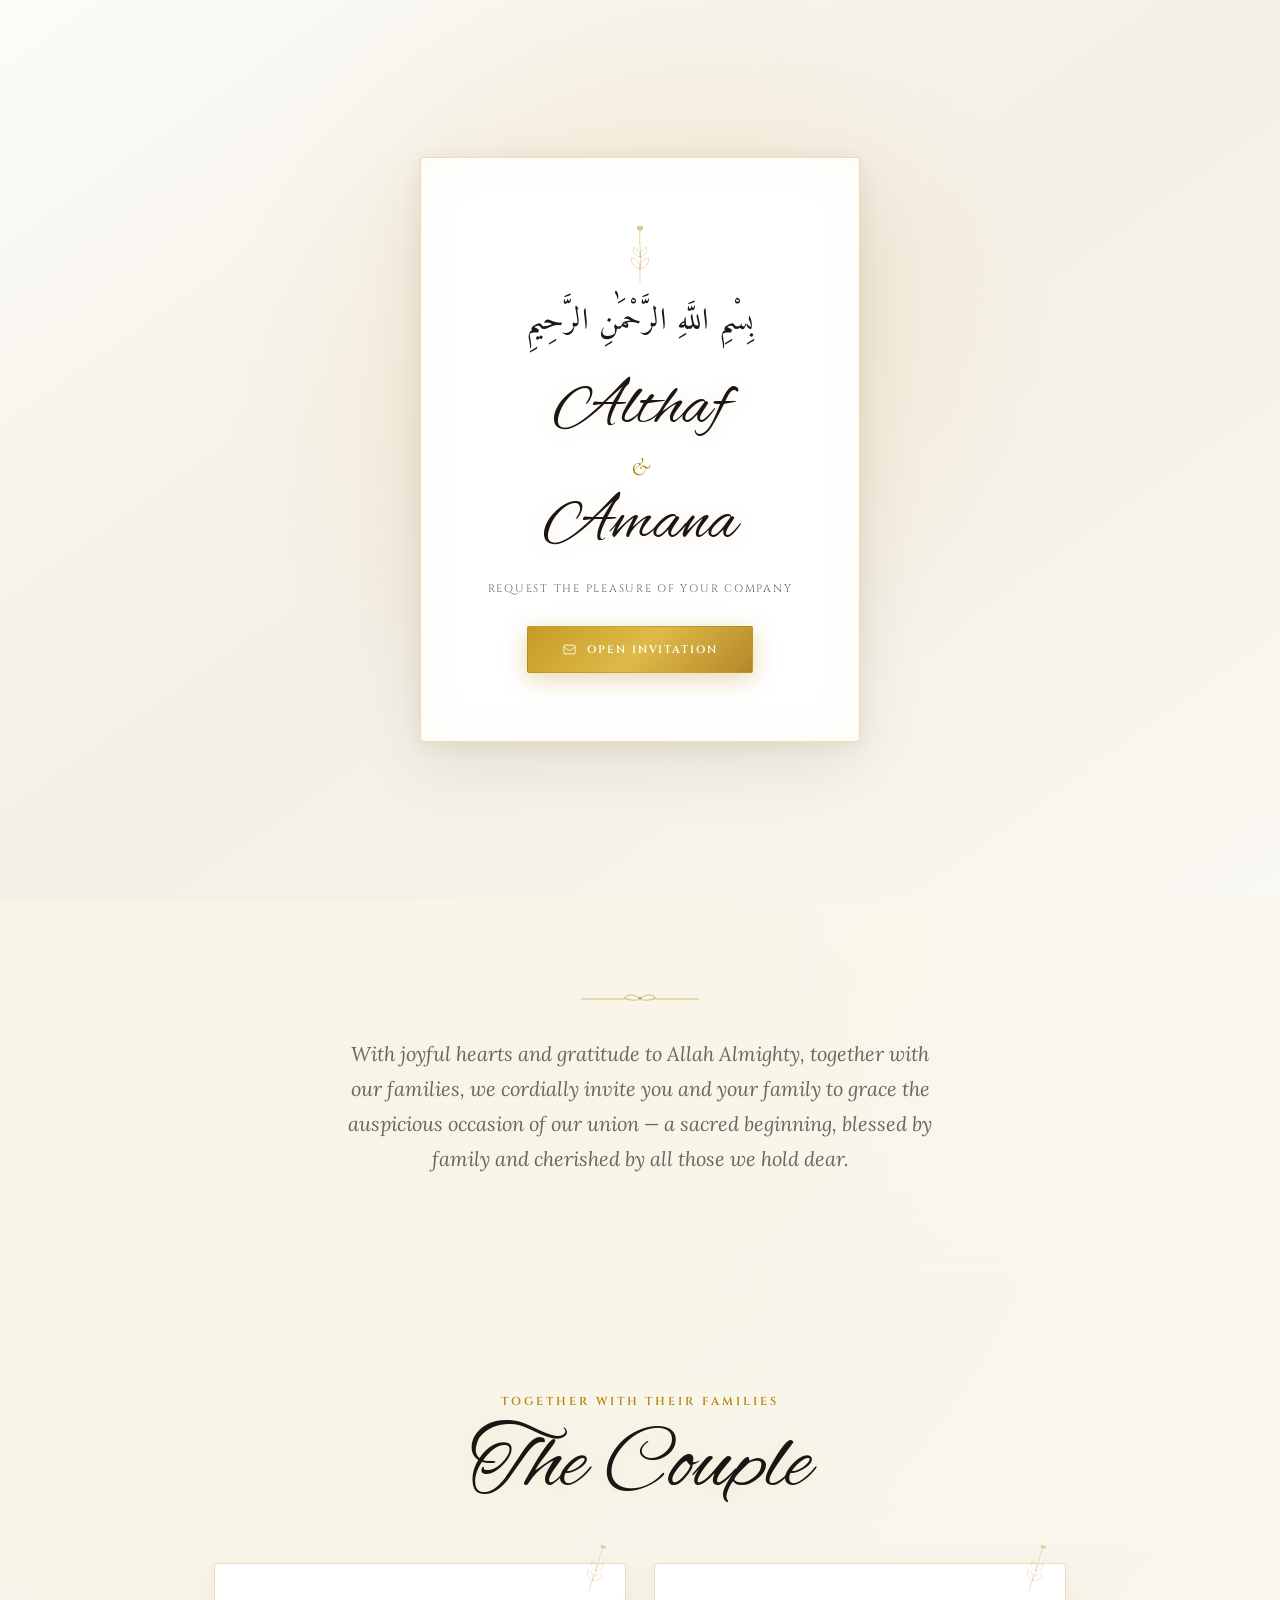
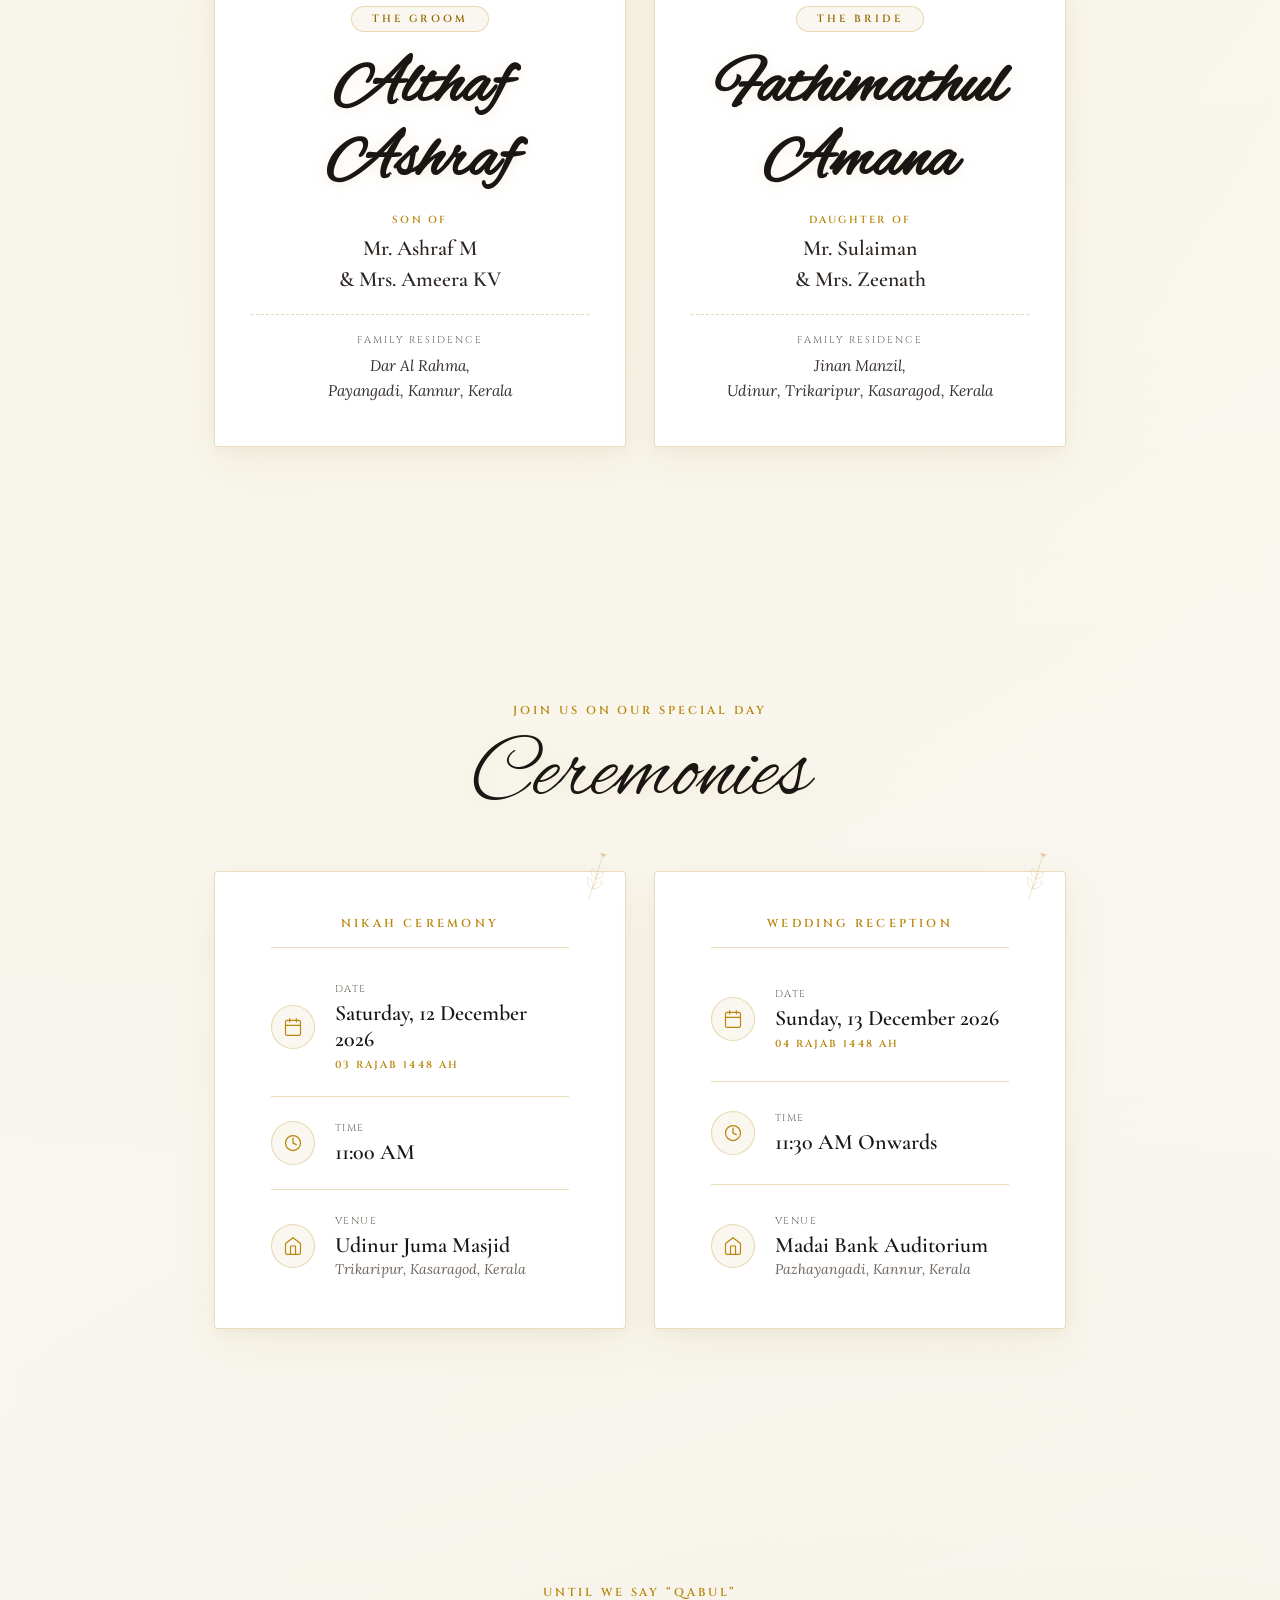
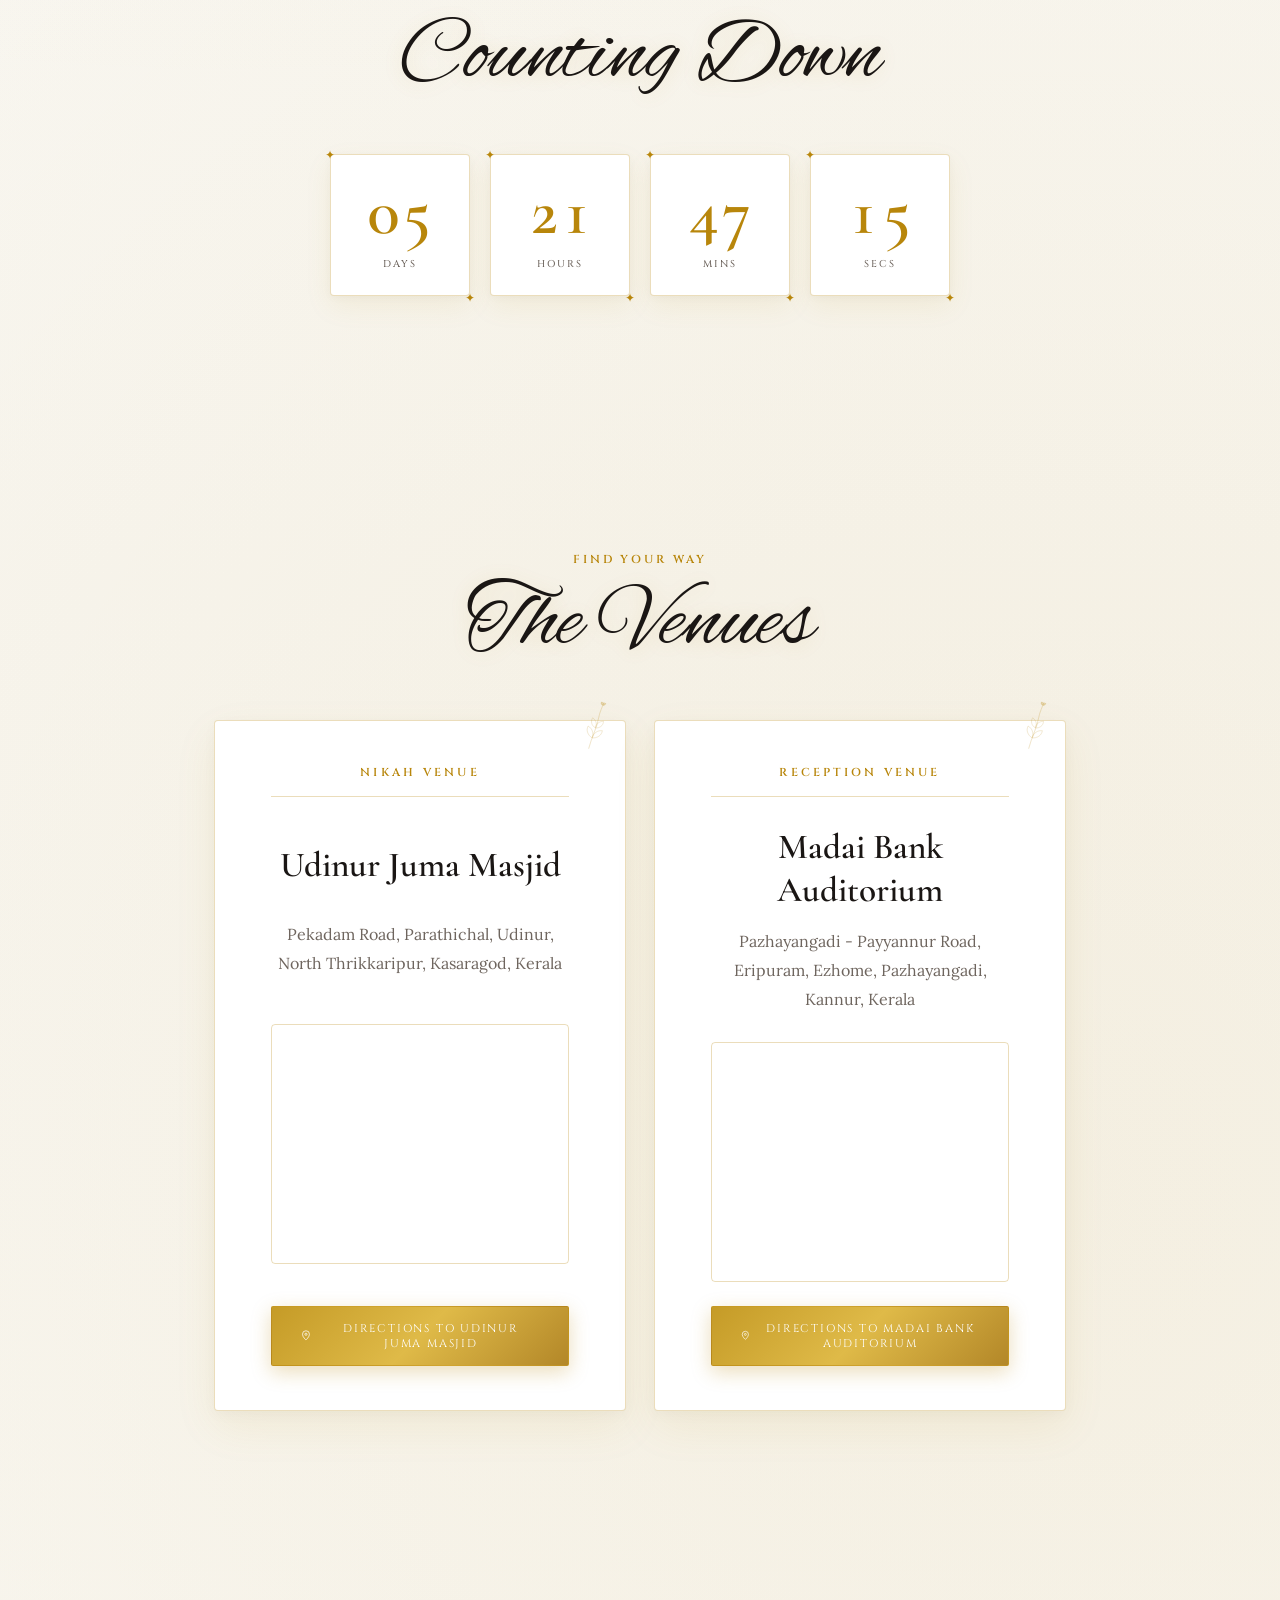
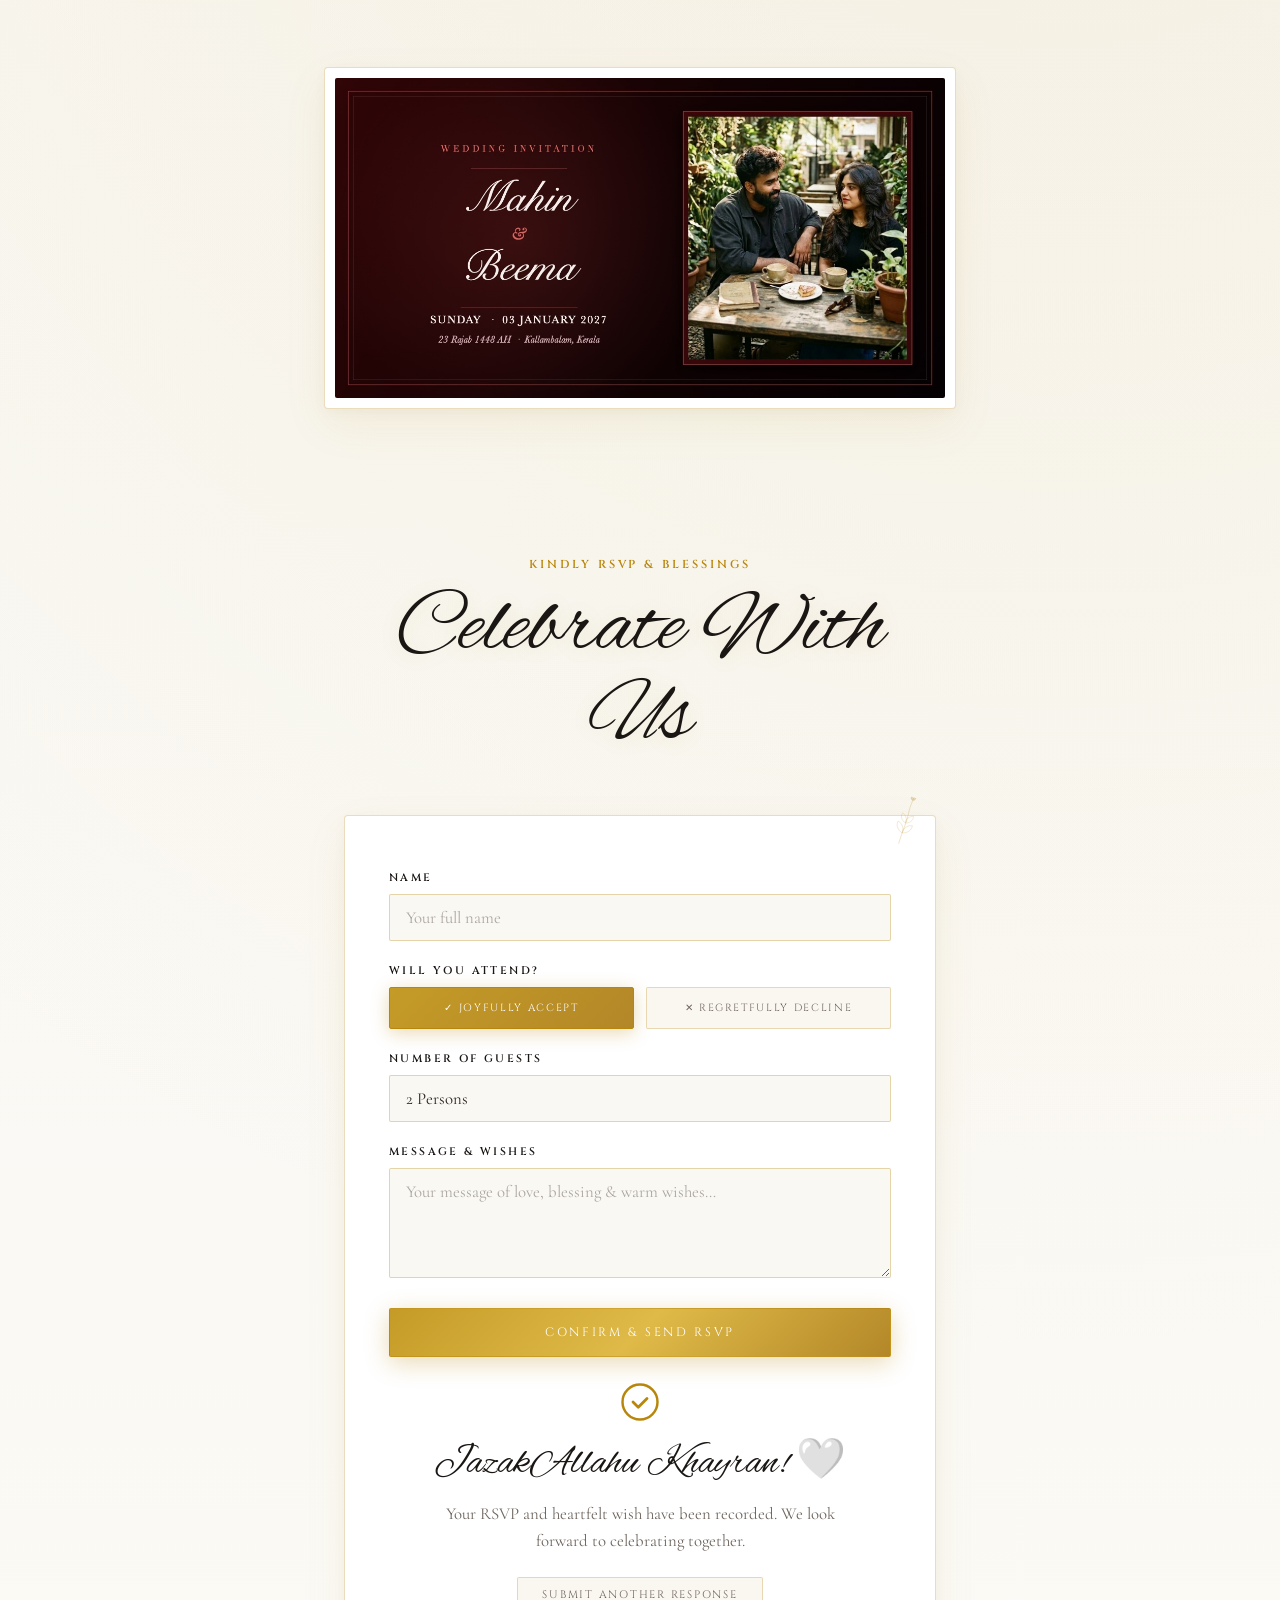
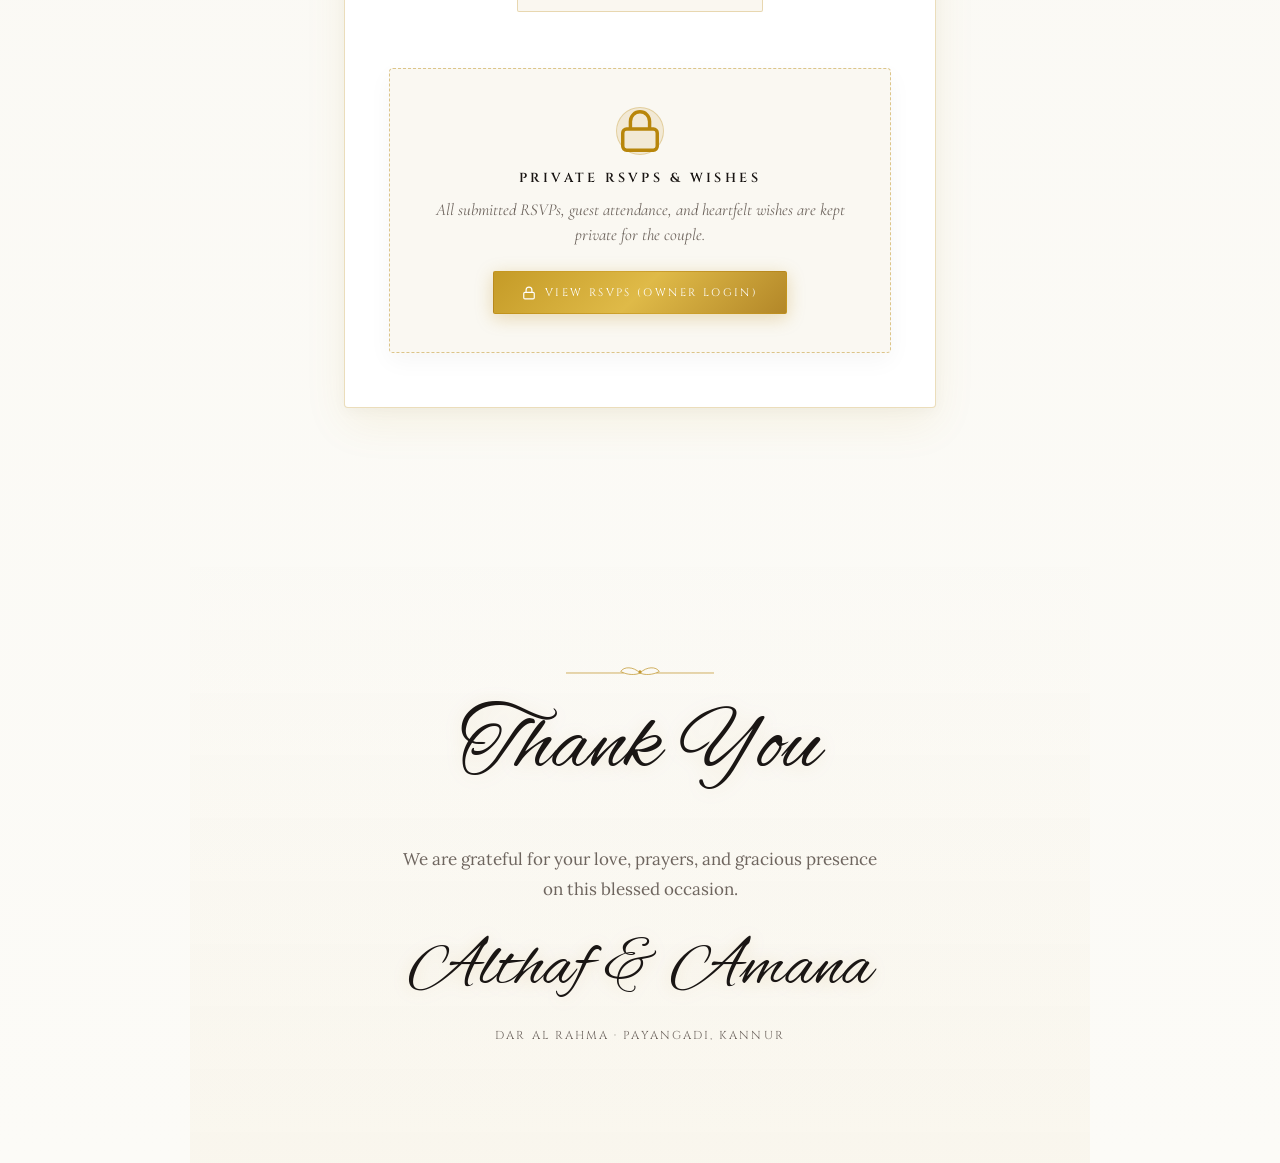
==== index.html @ 295a50d5 "first commit: Althaf & Amana wedding invitation website" ====
<!DOCTYPE html>
<html lang="en">

<head>
  <meta charset="UTF-8">
  <meta name="viewport" content="width=device-width, initial-scale=1.0">
  <title>Althaf &amp; Amana — Wedding Invitation</title>
  <meta name="description"
    content="Wedding invitation for Althaf Ashraf and Fathimathul Amana Sulaiman — Saturday, 12th December 2026 (03 Rajab 1448) at Udinur Juma Masjid, Trikaripur">

  <!-- Open Graph / WhatsApp / Facebook -->
  <meta property="og:type" content="website">
  <meta property="og:url" content="https://althaf-amana.vercel.app/">
  <meta property="og:site_name" content="Althaf &amp; Amana — Wedding Invitation">
  <meta property="og:title" content="Althaf &amp; Amana — Wedding Invitation">
  <meta property="og:description" content="Saturday, 12 December 2026 (03 Rajab 1448) · Udinur Juma Masjid, Trikaripur">
  <meta property="og:image" content="og-thumbnail.jpg">
  <meta property="og:image:secure_url" content="og-thumbnail.jpg">
  <meta property="og:image:type" content="image/jpeg">
  <meta property="og:image:width" content="1200">
  <meta property="og:image:height" content="630">
  <meta property="og:image:alt" content="Althaf &amp; Amana — Wedding Invitation">

  <!-- Schema.org / WhatsApp Fallback -->
  <meta itemprop="name" content="Althaf &amp; Amana — Wedding Invitation">
  <meta itemprop="description" content="Saturday, 12 December 2026 (03 Rajab 1448) · Udinur Juma Masjid, Trikaripur">
  <meta itemprop="image" content="og-thumbnail.jpg">

  <!-- Twitter -->
  <meta name="twitter:card" content="summary_large_image">
  <meta name="twitter:url" content="https://althaf-amana.vercel.app/">
  <meta name="twitter:title" content="Althaf &amp; Amana — Wedding Invitation">
  <meta name="twitter:description" content="Saturday, 12 December 2026 (03 Rajab 1448) · Udinur Juma Masjid, Trikaripur">
  <meta name="twitter:image" content="og-thumbnail.jpg">

  <link rel="preconnect" href="https://fonts.googleapis.com">
  <link rel="preconnect" href="https://fonts.gstatic.com" crossorigin>
  <link
    href="https://fonts.googleapis.com/css2?family=Alex+Brush&family=Amiri:ital@0;1&family=Cinzel:wght@400;500;600&family=Cormorant+Garamond:ital,wght@0,300;0,400;0,500;0,600;1,400&family=Great+Vibes&family=Lora:ital,wght@0,400;0,500;1,400&family=Pinyon+Script&family=Playfair+Display:ital,wght@0,400;0,600;1,400;1,600&display=swap"
    rel="stylesheet">

  <link rel="stylesheet" href="style.css">
</head>

<body>

  <!-- ============ REUSABLE BOTANICAL LINE-ART MOTIFS ============ -->
  <svg width="0" height="0" style="position:absolute" aria-hidden="true">
    <defs>
      <symbol id="sprig-motif" viewBox="0 0 120 200">
        <path d="M60 194 C 57 150, 66 108, 60 66 C 56 38, 62 18, 60 4" fill="none" stroke="currentColor"
          stroke-width="1.4" stroke-linecap="round" />
        <path d="M60 150 C 40 145, 27 129, 30 110 C 49 114, 61 130, 60 150 Z" fill="none" stroke="currentColor"
          stroke-width="1.15" stroke-linejoin="round" />
        <path d="M60 150 C 80 145, 93 129, 90 110 C 71 114, 59 130, 60 150 Z" fill="none" stroke="currentColor"
          stroke-width="1.15" stroke-linejoin="round" />
        <path d="M60 108 C 43 104, 33 90, 37 73 C 54 78, 63 93, 60 108 Z" fill="none" stroke="currentColor"
          stroke-width="1.1" stroke-linejoin="round" />
        <path d="M60 108 C 77 104, 87 90, 83 73 C 66 78, 57 93, 60 108 Z" fill="none" stroke="currentColor"
          stroke-width="1.1" stroke-linejoin="round" />
        <g>
          <ellipse cx="60" cy="4" rx="5.5" ry="9.5" fill="none" stroke="currentColor" stroke-width="0.95" />
          <ellipse cx="60" cy="4" rx="5.5" ry="9.5" fill="none" stroke="currentColor" stroke-width="0.95"
            transform="rotate(72 60 4)" />
          <ellipse cx="60" cy="4" rx="5.5" ry="9.5" fill="none" stroke="currentColor" stroke-width="0.95"
            transform="rotate(144 60 4)" />
          <ellipse cx="60" cy="4" rx="5.5" ry="9.5" fill="none" stroke="currentColor" stroke-width="0.95"
            transform="rotate(216 60 4)" />
          <ellipse cx="60" cy="4" rx="5.5" ry="9.5" fill="none" stroke="currentColor" stroke-width="0.95"
            transform="rotate(288 60 4)" />
          <circle cx="60" cy="4" r="2.1" fill="currentColor" stroke="none" />
        </g>
      </symbol>

      <symbol id="divider-motif" viewBox="0 0 200 24">
        <line x1="0" y1="12" x2="78" y2="12" stroke="currentColor" stroke-width="1" />
        <line x1="122" y1="12" x2="200" y2="12" stroke="currentColor" stroke-width="1" />
        <path d="M100 12 C 91 3, 78 3, 74 10 C 83 15, 94 15, 100 12 Z" fill="none" stroke="currentColor"
          stroke-width="1" />
        <path d="M100 12 C 109 3, 122 3, 126 10 C 117 15, 106 15, 100 12 Z" fill="none" stroke="currentColor"
          stroke-width="1" />
        <circle cx="100" cy="10.5" r="2.1" fill="currentColor" stroke="none" />
      </symbol>
    </defs>
  </svg>

  <!-- ============ SPLASH OVERLAY ============ -->
  <div class="splash-overlay" id="splashOverlay" role="dialog" aria-modal="true" aria-label="Wedding invitation">
    <div class="splash-card">
      <svg class="splash-sprig" width="34" height="58" aria-hidden="true">
        <use href="#sprig-motif" />
      </svg>
      <p class="splash-bismillah">بِسْمِ اللَّهِ الرَّحْمَٰنِ الرَّحِيمِ</p>
      <div class="splash-names">
        <span class="splash-name">Althaf</span>
        <span class="splash-amp">&amp;</span>
        <span class="splash-name">Amana</span>
      </div>
      <p class="splash-tagline">Request the Pleasure of Your Company</p>
      <button class="splash-btn" id="openInvitationBtn">
        <svg width="15" height="15" viewBox="0 0 24 24" fill="none" aria-hidden="true">
          <path d="M3 8l7.89 5.26a2 2 0 002.22 0L21 8M5 19h14a2 2 0 002-2V7a2 2 0 00-2-2H5a2 2 0 00-2 2v10a2 2 0 002 2z"
            stroke="currentColor" stroke-width="1.4" stroke-linecap="round" stroke-linejoin="round" />
        </svg>
        Open Invitation
      </button>
    </div>
  </div>

  <!-- ============ FALLING FLOWERS ============ -->
  <div class="flower-field" id="flowerField" aria-hidden="true"></div>

  <!-- ============ HERO ============ -->
  <section class="hero" id="hero">
    <!-- Ambient shimmer particles -->
    <div class="hero-ambient" aria-hidden="true"></div>

    <svg class="hero-sprig hero-sprig--left" aria-hidden="true">
      <use href="#sprig-motif" />
    </svg>
    <svg class="hero-sprig hero-sprig--right" aria-hidden="true">
      <use href="#sprig-motif" />
    </svg>

    <div class="hero-content">
      <p class="bismillah-arabic">بِسْمِ اللَّهِ الرَّحْمَٰنِ الرَّحِيمِ</p>
      <p class="bismillah-en">In the name of Allah, the Most Gracious, the Most Merciful</p>

      <svg class="glyph-divider" aria-hidden="true">
        <use href="#divider-motif" />
      </svg>

      <p class="eyebrow">Wedding Invitation</p>

      <h1 class="names">
        <span class="name-block">
          <span class="name-text">Althaf</span>
        </span>
        <span class="amp">&amp;</span>
        <span class="name-block">
          <span class="name-text">Amana</span>
        </span>
      </h1>

      <div class="hero-date">
        <p class="date-en">Saturday · 12 December 2026</p>
        <p class="date-hijri">03 Rajab 1448 AH</p>
      </div>
    </div>

    <div class="scroll-cue" aria-hidden="true">
      <span></span>
      <p>Scroll</p>
    </div>
  </section>

  <!-- ============ INVITATION LINE ============ -->
  <section class="invite-note">
    <svg class="glyph-divider small" aria-hidden="true">
      <use href="#divider-motif" />
    </svg>
    <p>
      With joyful hearts and gratitude to Allah Almighty, together with our families,
      we cordially invite you and your family to grace the auspicious occasion of our union
      &mdash; a sacred beginning, blessed by family and cherished by all those we hold dear.
    </p>
  </section>

  <!-- ============ THE COUPLE & FAMILIES ============ -->
  <section class="section couple" id="couple">
    <p class="section-eyebrow">Together With Their Families</p>
    <h2 class="section-title">The Couple</h2>

    <div class="cards-grid">
      <!-- Groom Card -->
      <div class="family-card reveal">
        <svg class="card-corner-sprig" aria-hidden="true">
          <use href="#sprig-motif" />
        </svg>
        <span class="family-role-badge">The Groom</span>
        <h3 class="family-name">Althaf Ashraf</h3>

        <p class="family-relation-label">Son of</p>
        <p class="family-parents">Mr. Ashraf M<br>&amp; Mrs. Ameera KV</p>

        <div class="family-address-block">
          <p class="family-address-label">Family Residence</p>
          <p class="family-address">
            Dar Al Rahma,<br>
            Payangadi, Kannur, Kerala
          </p>
        </div>
      </div>

      <!-- Bride Card -->
      <div class="family-card reveal">
        <svg class="card-corner-sprig" aria-hidden="true">
          <use href="#sprig-motif" />
        </svg>
        <span class="family-role-badge">The Bride</span>
        <h3 class="family-name">Fathimathul Amana</h3>

        <p class="family-relation-label">Daughter of</p>
        <p class="family-parents">Mr. Sulaiman<br>&amp; Mrs. Zeenath</p>

        <div class="family-address-block">
          <p class="family-address-label">Family Residence</p>
          <p class="family-address">
            Jinan Manzil,<br>
            Udinur, Trikaripur, Kasaragod, Kerala
          </p>
        </div>
      </div>
    </div>
  </section>

  <!-- ============ THE OCCASIONS / CEREMONIES ============ -->
  <section class="section occasion" id="occasion">
    <p class="section-eyebrow">Join Us On Our Special Day</p>
    <h2 class="section-title">Ceremonies</h2>

    <div class="occasions-grid">
      <!-- Nikah Card -->
      <div class="occasion-card reveal">
        <svg class="card-corner-sprig" aria-hidden="true">
          <use href="#sprig-motif" />
        </svg>
        <p class="occasion-event-title">Nikah Ceremony</p>

        <div class="occasion-row">
          <div class="occasion-icon">
            <svg width="20" height="20" viewBox="0 0 24 24" fill="none">
              <rect x="3" y="4" width="18" height="18" rx="2" stroke="currentColor" stroke-width="1.4" />
              <path d="M3 10h18M8 2v4M16 2v4" stroke="currentColor" stroke-width="1.4" stroke-linecap="round" />
            </svg>
          </div>
          <div>
            <p class="occasion-label">Date</p>
            <p class="occasion-value">Saturday, 12 December 2026</p>
            <span class="occasion-hijri-badge">03 Rajab 1448 AH</span>
          </div>
        </div>

        <div class="occasion-divider"></div>

        <div class="occasion-row">
          <div class="occasion-icon">
            <svg width="20" height="20" viewBox="0 0 24 24" fill="none">
              <path d="M12 6v6l4 2" stroke="currentColor" stroke-width="1.5" stroke-linecap="round" />
              <circle cx="12" cy="12" r="9" stroke="currentColor" stroke-width="1.5" />
            </svg>
          </div>
          <div>
            <p class="occasion-label">Time</p>
            <p class="occasion-value">11:00 AM</p>
          </div>
        </div>

        <div class="occasion-divider"></div>

        <div class="occasion-row">
          <div class="occasion-icon">
            <svg width="20" height="20" viewBox="0 0 24 24" fill="none">
              <path d="M3 9l9-7 9 7v11a2 2 0 01-2 2H5a2 2 0 01-2-2V9z" stroke="currentColor" stroke-width="1.4"
                stroke-linejoin="round" />
              <path d="M9 22V12h6v10" stroke="currentColor" stroke-width="1.4" stroke-linejoin="round" />
            </svg>
          </div>
          <div>
            <p class="occasion-label">Venue</p>
            <p class="occasion-value">Udinur Juma Masjid</p>
            <p class="occasion-venue-sub">Trikaripur, Kasaragod, Kerala</p>
          </div>
        </div>
      </div>

      <!-- Reception Card -->
      <div class="occasion-card reveal">
        <svg class="card-corner-sprig" aria-hidden="true">
          <use href="#sprig-motif" />
        </svg>
        <p class="occasion-event-title">Wedding Reception</p>

        <div class="occasion-row">
          <div class="occasion-icon">
            <svg width="20" height="20" viewBox="0 0 24 24" fill="none">
              <rect x="3" y="4" width="18" height="18" rx="2" stroke="currentColor" stroke-width="1.4" />
              <path d="M3 10h18M8 2v4M16 2v4" stroke="currentColor" stroke-width="1.4" stroke-linecap="round" />
            </svg>
          </div>
          <div>
            <p class="occasion-label">Date</p>
            <p class="occasion-value">Sunday, 13 December 2026</p>
            <span class="occasion-hijri-badge">04 Rajab 1448 AH</span>
          </div>
        </div>

        <div class="occasion-divider"></div>

        <div class="occasion-row">
          <div class="occasion-icon">
            <svg width="20" height="20" viewBox="0 0 24 24" fill="none">
              <path d="M12 6v6l4 2" stroke="currentColor" stroke-width="1.5" stroke-linecap="round" />
              <circle cx="12" cy="12" r="9" stroke="currentColor" stroke-width="1.5" />
            </svg>
          </div>
          <div>
            <p class="occasion-label">Time</p>
            <p class="occasion-value">11:30 AM Onwards</p>
          </div>
        </div>

        <div class="occasion-divider"></div>

        <div class="occasion-row">
          <div class="occasion-icon">
            <svg width="20" height="20" viewBox="0 0 24 24" fill="none">
              <path d="M3 9l9-7 9 7v11a2 2 0 01-2 2H5a2 2 0 01-2-2V9z" stroke="currentColor" stroke-width="1.4"
                stroke-linejoin="round" />
              <path d="M9 22V12h6v10" stroke="currentColor" stroke-width="1.4" stroke-linejoin="round" />
            </svg>
          </div>
          <div>
            <p class="occasion-label">Venue</p>
            <p class="occasion-value">Madai Bank Auditorium</p>
            <p class="occasion-venue-sub">Pazhayangadi, Kannur, Kerala</p>
          </div>
        </div>
      </div>
    </div>
  </section>

  <!-- ============ COUNTDOWN ============ -->
  <section class="section countdown" id="countdown">
    <p class="section-eyebrow">Until We Say &ldquo;Qabul&rdquo;</p>
    <h2 class="section-title">Counting Down</h2>

    <div class="countdown-grid reveal" id="countdownGrid">
      <div class="count-box">
        <span class="count-num" id="cd-days">00</span>
        <span class="count-label">Days</span>
      </div>
      <div class="count-box">
        <span class="count-num" id="cd-hours">00</span>
        <span class="count-label">Hours</span>
      </div>
      <div class="count-box">
        <span class="count-num" id="cd-mins">00</span>
        <span class="count-label">Mins</span>
      </div>
      <div class="count-box">
        <span class="count-num" id="cd-secs">00</span>
        <span class="count-label">Secs</span>
      </div>
    </div>
  </section>

  <!-- ============ VENUES ============ -->
  <section class="section venue" id="venue">
    <p class="section-eyebrow">Find Your Way</p>
    <h2 class="section-title">The Venues</h2>

    <div class="venues-grid">
      <!-- Nikah Venue Card -->
      <div class="venue-card reveal">
        <svg class="card-corner-sprig" aria-hidden="true">
          <use href="#sprig-motif" />
        </svg>
        <p class="occasion-event-title">Nikah Venue</p>
        <h3 class="venue-name">Udinur Juma Masjid</h3>
        <p class="venue-address">
          Pekadam Road, Parathichal, Udinur,<br>
          North Thrikkaripur, Kasaragod, Kerala
        </p>

        <!-- Embedded Google Map -->
        <iframe class="venue-map" 
          src="https://maps.google.com/maps?q=Udinur+Juma+Masjid+Parathichal+North+Thrikkaripur&amp;t=&amp;z=15&amp;ie=UTF8&amp;iwloc=&amp;output=embed" 
          allowfullscreen="" 
          loading="lazy" 
          referrerpolicy="no-referrer-when-downgrade">
        </iframe>

        <a class="maps-btn" href="https://maps.app.goo.gl/F3UuPLrgJD8nY5Uw7" target="_blank" rel="noopener">
          <svg width="15" height="15" viewBox="0 0 24 24" fill="none">
            <path d="M12 21s7-6.1 7-11.5A7 7 0 0 0 5 9.5C5 14.9 12 21 12 21Z" stroke="currentColor" stroke-width="1.5"
              stroke-linejoin="round" />
            <circle cx="12" cy="9.5" r="2.2" stroke="currentColor" stroke-width="1.5" />
          </svg>
          Directions to Udinur Juma Masjid
        </a>
      </div>

      <!-- Reception Venue Card -->
      <div class="venue-card reveal">
        <svg class="card-corner-sprig" aria-hidden="true">
          <use href="#sprig-motif" />
        </svg>
        <p class="occasion-event-title">Reception Venue</p>
        <h3 class="venue-name">Madai Bank Auditorium</h3>
        <p class="venue-address">
          Pazhayangadi - Payyannur Road,<br>
          Eripuram, Ezhome, Pazhayangadi, Kannur, Kerala
        </p>

        <!-- Embedded Google Map -->
        <iframe class="venue-map" 
          src="https://maps.google.com/maps?q=Madayi+Cooperative+Rural+Bank+Auditorium+Pazhayangadi&amp;t=&amp;z=15&amp;ie=UTF8&amp;iwloc=&amp;output=embed" 
          allowfullscreen="" 
          loading="lazy" 
          referrerpolicy="no-referrer-when-downgrade">
        </iframe>

        <a class="maps-btn" href="https://maps.app.goo.gl/qMJ4doCZUNCqGChu6" target="_blank" rel="noopener">
          <svg width="15" height="15" viewBox="0 0 24 24" fill="none">
            <path d="M12 21s7-6.1 7-11.5A7 7 0 0 0 5 9.5C5 14.9 12 21 12 21Z" stroke="currentColor" stroke-width="1.5"
              stroke-linejoin="round" />
            <circle cx="12" cy="9.5" r="2.2" stroke="currentColor" stroke-width="1.5" />
          </svg>
          Directions to Madai Bank Auditorium
        </a>
      </div>
    </div>
  </section>

  <!-- ============ COUPLES IMAGE ============ -->
  <section class="section couples-section">
    <div class="couples-img-container reveal">
      <img src="og-thumbnail.jpg" alt="Althaf &amp; Amana — Wedding Invitation" class="couples-img">
    </div>
  </section>

  <!-- ============ RSVP & BLESSINGS ============ -->
  <section class="section rsvp-section" id="rsvp">
    <p class="section-eyebrow">Kindly RSVP &amp; Blessings</p>
    <h2 class="section-title">Celebrate With Us</h2>

    <div class="rsvp-card reveal">
      <svg class="card-corner-sprig" aria-hidden="true">
        <use href="#sprig-motif" />
      </svg>

      <!-- The RSVP Form (Matches model exactly) -->
      <form class="rsvp-form" id="rsvpForm" novalidate onsubmit="submitRsvpForm(event)">
        <!-- Name -->
        <div class="rsvp-field-group">
          <label class="rsvp-label" for="rsvpName">Name</label>
          <input
            id="rsvpName"
            class="wish-input"
            type="text"
            maxlength="70"
            placeholder="Your full name"
            autocomplete="name"
            required
          >
        </div>

        <!-- Attendance Radio Toggle -->
        <div class="rsvp-field-group">
          <label class="rsvp-label">Will You Attend?</label>
          <div class="rsvp-radio-group">
            <label class="rsvp-radio-opt">
              <input type="radio" name="rsvpAttend" value="Joyfully Accept" checked onchange="toggleGuestCount(true)">
              <span class="rsvp-radio-box">&#10003; Joyfully Accept</span>
            </label>
            <label class="rsvp-radio-opt">
              <input type="radio" name="rsvpAttend" value="Regretfully Decline" onchange="toggleGuestCount(false)">
              <span class="rsvp-radio-box">&#10005; Regretfully Decline</span>
            </label>
          </div>
        </div>

        <!-- Number of Guests (Select Dropdown) -->
        <div class="rsvp-field-group" id="guestCountGroup">
          <label class="rsvp-label" for="rsvpGuests">Number of Guests</label>
          <div class="rsvp-select-wrap">
            <select id="rsvpGuests" class="wish-input rsvp-select">
              <option value="1 Person">1 Person</option>
              <option value="2 Persons" selected>2 Persons</option>
              <option value="3 Persons">3 Persons</option>
              <option value="4 Persons">4 Persons</option>
              <option value="5+ Persons (Family)">5+ Persons (Family)</option>
            </select>
          </div>
        </div>

        <!-- Message & Wishes -->
        <div class="rsvp-field-group">
          <label class="rsvp-label" for="rsvpMessage">Message &amp; Wishes</label>
          <textarea
            id="rsvpMessage"
            class="wish-input wish-textarea"
            rows="4"
            placeholder="Your message of love, blessing &amp; warm wishes…"
            required
          ></textarea>
        </div>

        <button class="rsvp-submit-btn" type="submit" id="rsvpSubmitBtn">
          Confirm &amp; Send RSVP
        </button>
      </form>

      <!-- Submission Success State -->
      <div class="rsvp-submit-success" id="rsvpSuccessBox" hidden>
        <svg width="42" height="42" viewBox="0 0 24 24" fill="none" aria-hidden="true">
          <circle cx="12" cy="12" r="10" stroke="currentColor" stroke-width="1.4"/>
          <path d="M8 12l3 3 5-5" stroke="currentColor" stroke-width="1.6" stroke-linecap="round" stroke-linejoin="round"/>
        </svg>
        <p class="rsvp-success-title">JazakAllahu Khayran! 🤍</p>
        <p class="rsvp-success-sub">Your RSVP and heartfelt wish have been recorded. We look forward to celebrating together.</p>
        <button type="button" class="rsvp-another-btn" onclick="resetRsvpForm()">Submit Another Response</button>
      </div>

      <!-- LOCKED STATE CARD (Visible to guests) -->
      <div id="wishesLockCard" class="wishes-lock-card">
        <div class="wlc-icon">
          <svg viewBox="0 0 24 24" fill="none" stroke="currentColor" stroke-width="1.8">
            <rect x="3" y="11" width="18" height="11" rx="2" ry="2"></rect>
            <path d="M7 11V7a5 5 0 0 1 10 0v4"></path>
          </svg>
        </div>
        <div class="wlc-title">Private RSVPs &amp; Wishes</div>
        <p class="wlc-desc">All submitted RSVPs, guest attendance, and heartfelt wishes are kept private for the couple.</p>
        <button type="button" class="wlc-btn" onclick="openWishesUnlockModal()">
          <svg viewBox="0 0 24 24" width="14" height="14" fill="none" stroke="currentColor" stroke-width="2">
            <rect x="3" y="11" width="18" height="11" rx="2" ry="2"></rect>
            <path d="M7 11V7a5 5 0 0 1 10 0v4"></path>
          </svg>
          View RSVPs (Owner Login)
        </button>
      </div>

      <!-- UNLOCKED STATE (Visible only to Owner after Password) -->
      <div id="ownerRsvpView" class="owner-rsvp-view" style="display:none;">
        <div class="wishes-lock-bar">
          <span class="wlb-status">🔒 Owner View: Received RSVPs &amp; Wishes</span>
          <div style="display:flex; gap:8px;">
            <button type="button" class="wlb-btn export-btn" onclick="exportRsvpsCsv()">Export CSV</button>
            <button type="button" class="wlb-btn" onclick="relockWishes()">Lock RSVPs</button>
          </div>
        </div>

        <!-- Stats Bar -->
        <div class="owner-stats-bar">
          <div class="owner-stat-card">
            <span class="stat-number" id="statTotalRsvps">0</span>
            <span class="stat-label">Total RSVPs</span>
          </div>
          <div class="owner-stat-card accept">
            <span class="stat-number" id="statAccepted">0</span>
            <span class="stat-label">Accepted</span>
          </div>
          <div class="owner-stat-card decline">
            <span class="stat-number" id="statDeclined">0</span>
            <span class="stat-label">Declined</span>
          </div>
          <div class="owner-stat-card guests">
            <span class="stat-number" id="statTotalGuests">0</span>
            <span class="stat-label">Total Guests</span>
          </div>
        </div>

        <div id="rsvpListContainer" class="rsvp-list-container">
          <!-- Dynamically populated cards -->
        </div>
      </div>
    </div>
  </section>

  <!-- OWNER PASSWORD MODAL -->
  <div id="wishesPassModal" class="owner-modal-backdrop" onclick="if(event.target===this) closeWishesPassModal()">
    <div class="owner-modal-card">
      <div class="owner-modal-title">Owner Access</div>
      <p class="owner-modal-sub">Enter password to view received RSVPs &amp; wishes</p>
      <input
        id="wishesPassInput"
        class="owner-modal-input"
        type="password"
        placeholder="Enter Password"
        autocomplete="off"
        onkeydown="if(event.key==='Enter') checkWishesPassword()"
      >
      <p id="ownerPassError" class="owner-pass-error" style="display:none;">Incorrect password. Please try again.</p>
      <div class="owner-modal-actions">
        <button type="button" class="owner-modal-btn primary" onclick="checkWishesPassword()">View RSVPs</button>
        <button type="button" class="owner-modal-btn ghost" onclick="closeWishesPassModal()">Cancel</button>
      </div>
    </div>
  </div>

  <!-- ============ THANK YOU ============ -->
  <footer class="section thankyou">
    <svg class="glyph-divider" aria-hidden="true">
      <use href="#divider-motif" />
    </svg>
    <h2 class="section-title">Thank You</h2>
    <p class="thankyou-text">
      We are grateful for your love, prayers, and gracious presence on this blessed occasion.
    </p>
    <p class="thankyou-names">Althaf &amp; Amana</p>
    <p style="font-family: var(--font-eyebrow); font-size: 0.72rem; letter-spacing: 0.18em; text-transform: uppercase; color: var(--muted); margin-top: 20px;">
      Dar Al Rahma · Payangadi, Kannur
    </p>
  </footer>

  <!-- ============ BACKGROUND MUSIC ============ -->
  <audio id="bgMusic" src="music.mp3" loop preload="auto"></audio>

  <!-- ============ FLOATING MUSIC TOGGLE ============ -->
  <button class="music-btn" id="musicBtn" aria-label="Pause music" title="Toggle music">
    <svg class="music-icon music-icon--on" width="20" height="20" viewBox="0 0 24 24" fill="none" aria-hidden="true">
      <path d="M9 18V6l12-2v12" stroke="currentColor" stroke-width="1.6" stroke-linecap="round"
        stroke-linejoin="round" />
      <circle cx="6" cy="18" r="3" stroke="currentColor" stroke-width="1.6" />
      <circle cx="18" cy="16" r="3" stroke="currentColor" stroke-width="1.6" />
    </svg>
    <svg class="music-icon music-icon--off" width="20" height="20" viewBox="0 0 24 24" fill="none" aria-hidden="true"
      style="display:none">
      <path d="M9 18V6l12-2v12" stroke="currentColor" stroke-width="1.6" stroke-linecap="round"
        stroke-linejoin="round" />
      <circle cx="6" cy="18" r="3" stroke="currentColor" stroke-width="1.6" />
      <circle cx="18" cy="16" r="3" stroke="currentColor" stroke-width="1.6" />
      <line x1="3" y1="3" x2="21" y2="21" stroke="currentColor" stroke-width="1.6" stroke-linecap="round" />
    </svg>
    <span class="music-ring" id="musicRing"></span>
  </button>

  <script src="script.js"></script>
</body>

</html>
---- style.css ----
/* ==========================================================================
   TOKENS — Luxury White & Royal Gold Wedding Theme (Althaf & Amana)
   ========================================================================== */
:root {
  --bg:           #FAF9F5;
  --panel:        #FFFFFF;
  --panel-soft:   #F7F5EE;
  --gold:         #B8860B;          /* warm regal gold accent */
  --gold-soft:    #1C1816;          /* deep royal charcoal for high-contrast titles */
  --text:         #2D2622;          /* rich dark charcoal body text */
  --muted:        #6E655E;          /* warm taupe secondary text */
  --line:         rgba(184, 134, 11, 0.28); /* delicate gold borders */

  /* legacy aliases */
  --card:         #FFFFFF;
  --card-border:  rgba(184, 134, 11, 0.28);
  --ink:          #2D2622;
  --ink-soft:     #6E655E;
  --ink-faint:    #8C827A;
  --accent:       #B8860B;
  --accent-deep:  #946906;
  --accent-pale:  rgba(184, 134, 11, 0.15);
  --cream:        #FAF6EE;
  --gold-bright:  #D4AF37;

  --font-display: 'Alex Brush', cursive;
  --font-eyebrow: 'Cinzel', serif;
  --font-body:    'Lora', serif;
  --font-sub:     'Cormorant Garamond', serif;
  --font-arabic:  'Amiri', serif;

  --section-pad: clamp(72px, 12vw, 128px);
}

/* ==========================================================================
   RESET
   ========================================================================== */
*, *::before, *::after { margin: 0; padding: 0; box-sizing: border-box; }
html  { scroll-behavior: smooth; }
a     { color: inherit; text-decoration: none; }
button { font: inherit; }

body {
  background:
    radial-gradient(circle at 18% 12%, rgba(212, 175, 55, 0.08), transparent 36%),
    radial-gradient(circle at 82% 58%, rgba(184, 134, 11, 0.07), transparent 40%),
    linear-gradient(180deg, #FCFBF7 0%, #F8F6F0 50%, #FCFBF7 100%);
  color: var(--text);
  font-family: var(--font-body);
  overflow-x: hidden;
  position: relative;
  min-width: 320px;
}

@media (prefers-reduced-motion: reduce) {
  html { scroll-behavior: auto; }
  * {
    animation-duration: 0.001ms !important;
    animation-iteration-count: 1 !important;
    transition-duration: 0.001ms !important;
  }
}

/* ==========================================================================
   SPLASH OVERLAY
   ========================================================================== */
.splash-overlay {
  position: fixed;
  inset: 0;
  z-index: 9999;
  background:
    radial-gradient(circle at 50% 40%, rgba(212, 175, 55, 0.16), transparent 50%),
    linear-gradient(145deg, #FCFBF7, #F4EFE6 50%, #FAF8F2);
  display: flex;
  align-items: center;
  justify-content: center;
  transition: opacity 0.7s ease, visibility 0.7s ease;
}

.splash-overlay.hidden {
  opacity: 0;
  visibility: hidden;
  pointer-events: none;
}

.splash-card {
  position: relative;
  background: #FFFFFF;
  border: 1px solid var(--line);
  border-radius: 4px;
  padding: clamp(44px, 8vw, 68px) clamp(32px, 7vw, 56px);
  max-width: 440px;
  width: calc(100% - 40px);
  text-align: center;
  display: flex;
  flex-direction: column;
  align-items: center;
  box-shadow: 0 24px 70px rgba(0, 0, 0, 0.08), 0 4px 20px rgba(184, 134, 11, 0.12), inset 0 0 50px rgba(212, 175, 55, 0.05);
  animation: splashCardIn 0.7s cubic-bezier(0.22, 1, 0.36, 1) both;
}

@keyframes splashCardIn {
  from { opacity: 0; transform: translateY(24px) scale(0.97); }
  to   { opacity: 1; transform: translateY(0) scale(1); }
}

.splash-sprig {
  color: var(--gold);
  margin-bottom: 14px;
  opacity: 0.85;
}

.splash-bismillah {
  font-family: var(--font-arabic);
  font-size: clamp(1.4rem, 5vw, 1.9rem);
  color: #1C1816;
  direction: rtl;
  line-height: 1.6;
  margin-bottom: 26px;
  letter-spacing: 0.02em;
}

.splash-names {
  display: flex;
  flex-direction: column;
  align-items: center;
  margin-bottom: 20px;
}

.splash-name {
  font-family: var(--font-display);
  font-size: clamp(2.8rem, 10vw, 4.2rem);
  font-weight: 400;
  color: #1A1614;
  line-height: 1.1;
  text-shadow: 0 2px 18px rgba(184, 134, 11, 0.16);
}

.splash-amp {
  font-family: var(--font-sub);
  font-size: clamp(1.3rem, 4vw, 1.6rem);
  color: var(--gold);
  font-style: italic;
  line-height: 1.6;
}

.splash-tagline {
  font-family: var(--font-eyebrow);
  font-size: clamp(0.58rem, 2vw, 0.68rem);
  letter-spacing: 0.16em;
  color: var(--muted);
  text-transform: uppercase;
  margin-bottom: 30px;
}

.splash-btn {
  display: inline-flex;
  align-items: center;
  gap: 10px;
  color: #FFFFFF;
  border: 1px solid rgba(184, 134, 11, 0.40);
  background: linear-gradient(135deg, #C59B27 0%, #DFBA48 50%, #B38728 100%);
  box-shadow: 0 6px 24px rgba(184, 134, 11, 0.32);
  border-radius: 2px;
  padding: 15px 34px;
  font-family: var(--font-eyebrow);
  font-size: 0.68rem;
  font-weight: 600;
  letter-spacing: 0.18em;
  text-transform: uppercase;
  cursor: pointer;
  transition: transform 0.24s ease, box-shadow 0.24s ease;
}

.splash-btn:hover {
  transform: translateY(-2px);
  box-shadow: 0 12px 30px rgba(184, 134, 11, 0.44);
}

.splash-btn:active { transform: translateY(0); }

/* ==========================================================================
   FALLING FLOWERS
   ========================================================================== */
.flower-field {
  position: fixed;
  inset: 0;
  z-index: 2;
  pointer-events: none;
  overflow: hidden;
}

.flower {
  position: absolute;
  top: -80px;
  opacity: 0;
  will-change: transform, opacity;
  animation: flowerFall linear infinite;
}

.flower svg {
  display: block;
  animation: flowerSpin linear infinite;
}

@keyframes flowerFall {
  0%   { transform: translateY(0) translateX(0); opacity: 0; }
  5%   { opacity: 0.45; }
  90%  { opacity: 0.30; }
  100% { transform: translateY(115vh) translateX(var(--drift)); opacity: 0; }
}

@keyframes flowerSpin {
  from { transform: rotate(0deg); }
  to   { transform: rotate(360deg); }
}

/* ==========================================================================
   GLYPH DIVIDER
   ========================================================================== */
.glyph-divider {
  display: block;
  width: 148px;
  height: 18px;
  color: var(--gold);
  margin: 0 auto 22px;
  opacity: 0.85;
}

.glyph-divider.small {
  width: 118px;
  margin-bottom: 28px;
}

/* ==========================================================================
   HERO
   ========================================================================== */
.hero {
  position: relative;
  min-height: 100svh;
  display: flex;
  flex-direction: column;
  align-items: center;
  justify-content: center;
  text-align: center;
  padding: 100px 24px 80px;
  overflow: hidden;
  z-index: 1;
  background:
    linear-gradient(180deg,
      rgba(252, 251, 247, 0.92) 0%,
      rgba(252, 251, 247, 0.74) 40%,
      rgba(252, 251, 247, 0.94) 80%,
      #FAF9F5 100%),
    radial-gradient(ellipse at 50% 60%, rgba(212, 175, 55, 0.12) 0%, transparent 60%),
    url('rashid.png') no-repeat center center;
  background-size: cover;
}

/* Corner brackets */
.hero-corner {
  position: absolute;
  z-index: 3;
  width: 38px;
  height: 38px;
  border-color: var(--gold);
  opacity: 0.75;
}
.hero-corner--tl { top: 20px; left: 20px;   border-top: 1px solid; border-left: 1px solid; }
.hero-corner--tr { top: 20px; right: 20px;  border-top: 1px solid; border-right: 1px solid; }
.hero-corner--bl { bottom: 20px; left: 20px;  border-bottom: 1px solid; border-left: 1px solid; }
.hero-corner--br { bottom: 20px; right: 20px; border-bottom: 1px solid; border-right: 1px solid; }

/* Ambient shimmer particles */
.hero-ambient {
  position: absolute;
  inset: 0;
  pointer-events: none;
  opacity: 0.25;
  background-image:
    radial-gradient(circle, rgba(184, 134, 11, 0.55) 0 1px, transparent 2px),
    radial-gradient(circle, rgba(212, 175, 55, 0.35)  0 1px, transparent 2px);
  background-size: 120px 120px, 180px 180px;
  animation: heroParticles 38s linear infinite;
}

@keyframes heroParticles {
  from { background-position: 0 0, 0 0; }
  to   { background-position: 220px -520px, -340px -680px; }
}

.hero-sprig {
  position: absolute;
  width: 92px;
  height: 154px;
  color: var(--gold);
  opacity: 0.40;
  z-index: 2;
}

.hero-sprig--left  { top: 6%;    left: -18px;  transform: rotate(-8deg); }
.hero-sprig--right { bottom: 4%; right: -18px; transform: rotate(172deg); }

.hero-content {
  position: relative;
  z-index: 3;
  max-width: 760px;
}

/* ── Hero text ── */
.bismillah-arabic {
  font-family: var(--font-arabic);
  font-size: clamp(1.3rem, 4.4vw, 1.9rem);
  color: #1A1614;
  direction: rtl;
  margin-bottom: 8px;
  animation: fadeUp 1s ease 0.1s both;
}

.bismillah-en {
  font-family: var(--font-eyebrow);
  font-size: 0.68rem;
  letter-spacing: 0.18em;
  text-transform: uppercase;
  color: var(--muted);
  font-style: normal;
  margin-bottom: 26px;
  animation: fadeUp 1s ease 0.2s both;
}

.eyebrow {
  font-family: var(--font-eyebrow);
  font-size: 0.68rem;
  letter-spacing: 0.32em;
  text-transform: uppercase;
  color: var(--muted);
  margin-bottom: 18px;
  animation: fadeUp 1s ease 0.3s both;
}

.names { animation: fadeUp 1s ease 0.4s both; }

.name-block { display: block; }

.name-text {
  font-family: var(--font-display);
  font-weight: 400;
  font-size: clamp(3.8rem, 11vw, 6.8rem);
  line-height: 1.05;
  color: #1A1614;
  text-shadow: 0 2px 24px rgba(184, 134, 11, 0.18);
}

.parent-text {
  display: block;
  font-family: var(--font-sub);
  font-style: italic;
  font-size: 13px;
  color: var(--muted);
  letter-spacing: 0.01em;
  margin-top: 4px;
}

.names .amp {
  display: block;
  font-family: var(--font-sub);
  font-style: italic;
  color: var(--gold);
  font-size: clamp(1.4rem, 3.8vw, 2.2rem);
  margin: 6px 0;
  text-shadow: none;
}

.hero-date {
  margin-top: 28px;
  animation: fadeUp 1s ease 0.5s both;
}

.date-en {
  font-family: var(--font-eyebrow);
  font-size: 0.78rem;
  letter-spacing: 0.28em;
  text-transform: uppercase;
  color: var(--text);
  border-top: 1px solid var(--line);
  border-bottom: 1px solid var(--line);
  padding: 12px 0;
  display: inline-block;
  min-width: 260px;
}

.date-hijri {
  font-family: var(--font-eyebrow);
  font-size: 0.72rem;
  letter-spacing: 0.20em;
  text-transform: uppercase;
  color: var(--gold);
  margin-top: 10px;
  font-weight: 600;
}

.scroll-cue {
  position: absolute;
  bottom: 32px;
  left: 50%;
  transform: translateX(-50%);
  display: flex;
  flex-direction: column;
  align-items: center;
  gap: 8px;
  z-index: 3;
}

.scroll-cue span {
  width: 1px;
  height: 34px;
  background: linear-gradient(180deg, transparent, var(--gold));
  animation: scrollLine 1.8s ease-in-out infinite;
}

.scroll-cue p {
  font-family: var(--font-eyebrow);
  font-size: 10px;
  letter-spacing: 0.2em;
  text-transform: uppercase;
  color: var(--muted);
}

@keyframes fadeUp {
  from { opacity: 0; transform: translateY(18px); }
  to   { opacity: 1; transform: translateY(0); }
}

@keyframes scrollLine {
  0%   { transform: scaleY(0); transform-origin: top;    opacity: 0; }
  40%  { transform: scaleY(1); transform-origin: top;    opacity: 1; }
  60%  { transform: scaleY(1); transform-origin: bottom; opacity: 1; }
  100% { transform: scaleY(0); transform-origin: bottom; opacity: 0; }
}

/* ==========================================================================
   INVITE NOTE
   ========================================================================== */
.invite-note {
  position: relative;
  z-index: 1;
  max-width: 640px;
  margin: 0 auto;
  padding: 90px 28px;
  text-align: center;
  display: flex;
  flex-direction: column;
  align-items: center;
}

.invite-note p {
  font-size: clamp(17px, 2.4vw, 20px);
  line-height: 1.75;
  color: var(--muted);
  font-style: italic;
}

/* ==========================================================================
   SHARED SECTION STYLES
   ========================================================================== */
.section {
  position: relative;
  z-index: 1;
  padding: var(--section-pad) 24px;
  text-align: center;
  max-width: 900px;
  margin: 0 auto;
}

.section-eyebrow {
  font-family: var(--font-eyebrow);
  font-size: 0.72rem;
  letter-spacing: 0.26em;
  text-transform: uppercase;
  color: var(--gold);
  margin-bottom: 14px;
  font-weight: 600;
}

.section-title {
  font-family: var(--font-display);
  font-weight: 400;
  font-size: clamp(3.2rem, 8vw, 5.6rem);
  color: #1A1614;
  margin-bottom: 50px;
  text-shadow: 0 2px 20px rgba(184, 134, 11, 0.14);
  line-height: 1.0;
}

/* reveal-on-scroll */
.reveal {
  opacity: 0;
  transform: translateY(24px);
  transition: opacity 0.8s ease, transform 0.8s ease;
}
.reveal.in {
  opacity: 1;
  transform: translateY(0);
}

/* ==========================================================================
   OCCASION & VENUE CARDS
   ========================================================================== */
.occasion-card,
.venue-card {
  position: relative;
  background: #FFFFFF;
  border: 1px solid var(--line);
  border-radius: 4px;
  padding: 44px clamp(20px, 6vw, 56px);
  max-width: 560px;
  margin: 0 auto;
  box-shadow: 0 16px 44px rgba(184, 134, 11, 0.08), 0 4px 14px rgba(0, 0, 0, 0.03);
}

.occasion-event-title {
  font-family: var(--font-eyebrow);
  font-size: 0.72rem;
  letter-spacing: 0.28em;
  text-transform: uppercase;
  color: var(--gold);
  margin-bottom: 28px;
  padding-bottom: 16px;
  border-bottom: 1px solid var(--line);
  font-weight: 600;
}

.card-corner-sprig {
  position: absolute;
  top: -20px;
  right: 14px;
  width: 30px;
  height: 50px;
  color: var(--gold);
  opacity: 0.55;
  transform: rotate(18deg);
}

.occasion-row {
  display: flex;
  align-items: center;
  gap: 20px;
  text-align: left;
  padding: 6px 0;
}

.occasion-icon {
  flex: none;
  width: 44px;
  height: 44px;
  border-radius: 50%;
  border: 1px solid var(--line);
  display: flex;
  align-items: center;
  justify-content: center;
  color: var(--gold);
  background: #FAF7F0;
}

.occasion-label {
  font-family: var(--font-eyebrow);
  font-size: 10px;
  letter-spacing: 0.14em;
  text-transform: uppercase;
  color: var(--muted);
  margin-bottom: 4px;
}

.occasion-value {
  font-family: var(--font-sub);
  font-size: 22px;
  color: #1A1614;
  font-weight: 600;
}

.occasion-venue-sub {
  font-family: var(--font-body);
  font-size: 14px;
  color: var(--muted);
  margin-top: 2px;
  font-style: italic;
}

.occasion-divider {
  height: 1px;
  background: var(--line);
  margin: 18px 0;
}

.occasion-hijri-badge {
  display: inline-block;
  font-family: var(--font-eyebrow);
  font-size: 0.64rem;
  letter-spacing: 0.20em;
  text-transform: uppercase;
  color: var(--gold);
  margin-top: 4px;
  font-weight: 600;
}

/* ==========================================================================
   CARDS GRID & FAMILY CARDS
   ========================================================================== */
.cards-grid,
.occasions-grid,
.venues-grid {
  display: grid;
  grid-template-columns: repeat(auto-fit, minmax(310px, 1fr));
  gap: 28px;
  width: 100%;
  max-width: 900px;
  margin: 0 auto;
}

.occasions-grid .occasion-card,
.venues-grid .venue-card {
  max-width: 100%;
  margin: 0;
  display: flex;
  flex-direction: column;
  justify-content: space-between;
}

.family-card {
  position: relative;
  background: #FFFFFF;
  border: 1px solid var(--line);
  border-radius: 4px;
  padding: 42px clamp(20px, 5vw, 36px);
  text-align: center;
  box-shadow: 0 16px 44px rgba(184, 134, 11, 0.08), 0 4px 14px rgba(0, 0, 0, 0.03);
  display: flex;
  flex-direction: column;
  justify-content: space-between;
}

.family-role-badge {
  display: inline-block;
  align-self: center;
  font-family: var(--font-eyebrow);
  font-size: 0.65rem;
  letter-spacing: 0.28em;
  text-transform: uppercase;
  color: #946906;
  padding: 5px 20px;
  border: 1px solid var(--line);
  background: #FAF7F0;
  margin-bottom: 20px;
  font-weight: 600;
  border-radius: 20px;
}

.family-name {
  font-family: var(--font-display);
  font-size: clamp(3rem, 6vw, 4.2rem);
  color: #1A1614;
  margin-bottom: 14px;
  line-height: 1.1;
  text-shadow: 0 2px 14px rgba(184, 134, 11, 0.12);
}

.family-relation-label {
  font-family: var(--font-eyebrow);
  font-size: 0.64rem;
  letter-spacing: 0.22em;
  text-transform: uppercase;
  color: var(--gold);
  margin-bottom: 6px;
  font-weight: 600;
}

.family-parents {
  font-family: var(--font-sub);
  font-size: 1.35rem;
  color: #2D2622;
  font-weight: 600;
  line-height: 1.4;
  margin-bottom: 20px;
}

.family-address-block {
  margin-top: auto;
  padding-top: 18px;
  border-top: 1px dashed rgba(184, 134, 11, 0.30);
}

.family-address-label {
  font-family: var(--font-eyebrow);
  font-size: 0.62rem;
  letter-spacing: 0.20em;
  text-transform: uppercase;
  color: var(--muted);
  margin-bottom: 6px;
}

.family-address {
  font-family: var(--font-body);
  font-size: 0.96rem;
  color: var(--text);
  line-height: 1.65;
  font-style: italic;
  opacity: 0.95;
}

.family-contact-group {
  margin-top: 18px;
  display: flex;
  align-items: center;
  justify-content: center;
  gap: 10px;
  flex-wrap: wrap;
}

.family-contact-btn {
  display: inline-flex;
  align-items: center;
  gap: 8px;
  padding: 8px 18px;
  font-family: var(--font-eyebrow);
  font-size: 0.66rem;
  letter-spacing: 0.14em;
  text-transform: uppercase;
  text-decoration: none;
  color: #946906;
  background: #FAF7F0;
  border: 1px solid var(--line);
  transition: all 0.24s ease;
}

.family-contact-btn:hover {
  background: var(--gold);
  color: #FFFFFF;
  border-color: var(--gold);
  transform: translateY(-2px);
  box-shadow: 0 6px 18px rgba(184, 134, 11, 0.30);
}

/* ==========================================================================
   COUNTDOWN
   ========================================================================== */
.countdown-grid {
  display: flex;
  justify-content: center;
  flex-wrap: wrap;
  gap: clamp(10px, 2.4vw, 20px);
}

.count-box {
  position: relative;
  display: grid;
  place-items: center;
  width: clamp(100px, 22vw, 140px);
  min-height: 142px;
  padding: 22px 8px;
  background: #FFFFFF;
  border: 1px solid var(--line);
  border-radius: 4px;
  box-shadow: 0 10px 28px rgba(184, 134, 11, 0.08), 0 2px 8px rgba(0, 0, 0, 0.03);
}

.count-box::before,
.count-box::after {
  content: "✦";
  position: absolute;
  color: var(--gold);
  font-size: 12px;
}

.count-box::before { top: -8px;    left: -6px; }
.count-box::after  { bottom: -10px; right: -6px; }

.count-num {
  display: block;
  font-family: var(--font-sub);
  font-size: clamp(2.8rem, 6vw, 4.2rem);
  color: var(--gold);
  font-variant-numeric: tabular-nums;
  font-weight: 600;
  line-height: 1;
}

.count-label {
  display: block;
  margin-top: 8px;
  font-family: var(--font-eyebrow);
  font-size: 0.62rem;
  letter-spacing: 0.22em;
  text-transform: uppercase;
  color: var(--muted);
  font-weight: 500;
}

/* ==========================================================================
   VENUE
   ========================================================================== */
.venue-name {
  font-family: var(--font-sub);
  font-size: clamp(1.6rem, 3.5vw, 2.2rem);
  color: #1A1614;
  margin-bottom: 16px;
  font-weight: 600;
}

.venue-address {
  color: var(--muted);
  font-size: 16px;
  line-height: 1.8;
  margin-bottom: 28px;
}

.maps-btn {
  display: inline-flex;
  align-items: center;
  gap: 10px;
  padding: 14px 28px;
  border: 1px solid rgba(184, 134, 11, 0.40);
  color: #FFFFFF;
  background: linear-gradient(135deg, #C59B27 0%, #DFBA48 50%, #B38728 100%);
  text-decoration: none;
  font-family: var(--font-eyebrow);
  font-size: 0.7rem;
  letter-spacing: 0.16em;
  text-transform: uppercase;
  border-radius: 2px;
  transition: transform 0.24s ease, box-shadow 0.24s ease;
  box-shadow: 0 6px 20px rgba(184, 134, 11, 0.28);
}

.maps-btn:hover {
  transform: translateY(-2px);
  box-shadow: 0 12px 28px rgba(184, 134, 11, 0.40);
}

.venue-map {
  width: 100%;
  height: 240px;
  border: 1px solid var(--line);
  border-radius: 4px;
  margin-bottom: 24px;
  filter: none;
}

/* ==========================================================================
   COUPLES IMAGE SECTION
   ========================================================================== */
.couples-section {
  padding-bottom: 20px;
  max-width: 680px;
  margin: 0 auto;
}

.couples-img-container {
  border: 1px solid var(--line);
  padding: 10px;
  background: #FFFFFF;
  border-radius: 4px;
  box-shadow: 0 16px 44px rgba(184, 134, 11, 0.08), 0 4px 14px rgba(0, 0, 0, 0.03);
}

.couples-img {
  display: block;
  width: 100%;
  height: auto;
  object-fit: cover;
  border-radius: 2px;
}

/* ==========================================================================
   RSVP & PRIVATE WISHES
   ========================================================================== */
.rsvp-section {
  max-width: 640px;
  margin: 0 auto;
}

.rsvp-card {
  position: relative;
  background: #FFFFFF;
  border: 1px solid var(--line);
  border-radius: 4px;
  padding: clamp(34px, 6vw, 54px) clamp(22px, 5vw, 44px);
  box-shadow: 0 16px 44px rgba(184, 134, 11, 0.08), 0 4px 14px rgba(0, 0, 0, 0.03);
  text-align: left;
}

.rsvp-field-group {
  margin-bottom: 22px;
  display: flex;
  flex-direction: column;
}

.rsvp-label {
  font-family: var(--font-eyebrow);
  font-size: 0.68rem;
  letter-spacing: 0.22em;
  text-transform: uppercase;
  color: #1A1614;
  margin-bottom: 9px;
  font-weight: 600;
}

.rsvp-radio-group {
  display: flex;
  gap: 12px;
}

.rsvp-radio-opt {
  flex: 1;
  cursor: pointer;
  position: relative;
}

.rsvp-radio-opt input {
  position: absolute;
  opacity: 0;
  pointer-events: none;
}

.rsvp-radio-box {
  display: block;
  text-align: center;
  padding: 13px 12px;
  font-family: var(--font-eyebrow);
  font-size: 0.65rem;
  letter-spacing: 0.16em;
  text-transform: uppercase;
  border: 1px solid var(--line);
  background: #FAF7F0;
  color: var(--muted);
  transition: all 0.25s ease;
  user-select: none;
  border-radius: 2px;
}

.rsvp-radio-opt input:checked + .rsvp-radio-box {
  background: linear-gradient(135deg, #C59B27, #B38728);
  color: #FFFFFF;
  border-color: var(--gold);
  box-shadow: 0 4px 18px rgba(184, 134, 11, 0.30);
}

.rsvp-select-wrap {
  position: relative;
}

.rsvp-select {
  appearance: none;
  -webkit-appearance: none;
  background: #FAF8F3 url("data:image/svg+xml,%3Csvg xmlns='http://www.w3.org/2000/svg' width='12' height='12' viewBox='0 0 24 24' fill='none' stroke='%23B8860B' stroke-width='2' stroke-linecap='round' stroke-linejoin='round'%3E%3Cpolyline points='6 9 12 15 18 9'%3E%3C/polyline%3E%3C/svg%3E") no-repeat calc(100% - 16px) center;
  cursor: pointer;
  padding-right: 40px;
}

.rsvp-select option {
  background: #FFFFFF;
  color: #2D2622;
}

.wish-input {
  background: #FAF8F3;
  border: 1px solid rgba(184, 134, 11, 0.32);
  border-radius: 2px;
  padding: 12px 16px;
  color: var(--text);
  font-family: var(--font-sub);
  font-size: 1.05rem;
  transition: border-color 0.25s, box-shadow 0.25s, background 0.25s;
  width: 100%;
}

.wish-input::placeholder {
  color: rgba(110, 101, 94, 0.55);
}

.wish-input:focus {
  outline: none;
  border-color: var(--gold);
  background: #FFFFFF;
  box-shadow: 0 0 0 3px rgba(184, 134, 11, 0.16);
}

.wish-textarea {
  resize: vertical;
  min-height: 110px;
}

.rsvp-submit-btn {
  width: 100%;
  display: inline-flex;
  align-items: center;
  justify-content: center;
  gap: 10px;
  padding: 15px 28px;
  background: linear-gradient(135deg, #C59B27 0%, #DFBA48 50%, #B38728 100%);
  color: #FFFFFF;
  border: 1px solid rgba(184, 134, 11, 0.40);
  font-family: var(--font-eyebrow);
  font-size: 0.76rem;
  letter-spacing: 0.22em;
  text-transform: uppercase;
  cursor: pointer;
  transition: transform 0.22s, box-shadow 0.22s, filter 0.22s;
  margin-top: 8px;
  border-radius: 2px;
  box-shadow: 0 6px 24px rgba(184, 134, 11, 0.30);
}

.rsvp-submit-btn:hover {
  transform: translateY(-2px);
  box-shadow: 0 10px 30px rgba(184, 134, 11, 0.42);
  filter: brightness(1.05);
}

.rsvp-submit-btn:active {
  transform: translateY(0);
}

/* Submission success box */
.rsvp-submit-success {
  display: flex;
  flex-direction: column;
  align-items: center;
  gap: 12px;
  text-align: center;
  padding: 24px 0 12px;
  animation: fadeSlideUp 0.5s ease both;
}

.rsvp-submit-success svg {
  color: var(--gold);
}

.rsvp-success-title {
  font-family: var(--font-display);
  font-size: clamp(2rem, 5vw, 2.5rem);
  color: #1A1614;
  margin: 0;
}

.rsvp-success-sub {
  font-family: var(--font-sub);
  font-size: 1.05rem;
  color: var(--muted);
  line-height: 1.6;
  max-width: 440px;
  margin: 0 auto;
}

.rsvp-another-btn {
  margin-top: 10px;
  padding: 9px 24px;
  background: #FAF7F0;
  border: 1px solid var(--line);
  color: var(--muted);
  font-family: var(--font-eyebrow);
  font-size: 0.68rem;
  letter-spacing: 0.16em;
  text-transform: uppercase;
  cursor: pointer;
  border-radius: 2px;
  transition: all 0.2s;
}

.rsvp-another-btn:hover {
  border-color: var(--gold);
  color: var(--gold);
}

/* ==========================================================================
   LOCKED STATE CARD
   ========================================================================== */
.wishes-lock-card {
  margin-top: 44px;
  padding: 38px 24px;
  text-align: center;
  background: #FAF8F2;
  border: 1px dashed rgba(184, 134, 11, 0.45);
  box-shadow: 0 8px 24px rgba(0, 0, 0, 0.04);
  border-radius: 4px;
}

.wlc-icon {
  width: 48px;
  height: 48px;
  margin: 0 auto 14px;
  display: flex;
  align-items: center;
  justify-content: center;
  border-radius: 50%;
  background: rgba(184, 134, 11, 0.12);
  border: 1px solid var(--line);
  color: var(--gold);
}

.wlc-title {
  font-family: var(--font-eyebrow);
  font-size: 0.82rem;
  letter-spacing: 0.26em;
  text-transform: uppercase;
  color: #1A1614;
  margin-bottom: 10px;
  font-weight: 600;
}

.wlc-desc {
  font-family: var(--font-sub);
  font-size: 1.05rem;
  color: var(--muted);
  font-style: italic;
  margin-bottom: 24px;
  line-height: 1.5;
  max-width: 460px;
  margin-left: auto;
  margin-right: auto;
}

.wlc-btn {
  display: inline-flex;
  align-items: center;
  gap: 9px;
  padding: 13px 28px;
  background: linear-gradient(135deg, #C59B27, #DFBA48, #B38728);
  color: #FFFFFF;
  font-family: var(--font-eyebrow);
  font-size: 0.68rem;
  letter-spacing: 0.22em;
  text-transform: uppercase;
  border: 1px solid rgba(184, 134, 11, 0.4);
  border-radius: 2px;
  cursor: pointer;
  transition: transform 0.24s, box-shadow 0.24s, background 0.24s;
  box-shadow: 0 4px 18px rgba(184, 134, 11, 0.28);
}

.wlc-btn:hover {
  transform: translateY(-2px);
  box-shadow: 0 8px 28px rgba(184, 134, 11, 0.40);
}

/* ==========================================================================
   UNLOCKED OWNER VIEW
   ========================================================================== */
.owner-rsvp-view {
  margin-top: 36px;
  padding-top: 24px;
  border-top: 1px solid var(--line);
  animation: fadeSlideUp 0.4s ease both;
}

.wishes-lock-bar {
  display: flex;
  justify-content: space-between;
  align-items: center;
  flex-wrap: wrap;
  gap: 12px;
  margin-bottom: 22px;
  padding-bottom: 14px;
  border-bottom: 1px dashed rgba(184, 134, 11, 0.30);
}

.wlb-status {
  font-family: var(--font-eyebrow);
  font-size: 0.72rem;
  letter-spacing: 0.20em;
  text-transform: uppercase;
  color: var(--gold);
  font-weight: 600;
}

.wlb-btn {
  background: #FAF7F0;
  border: 1px solid var(--line);
  color: var(--text);
  font-family: var(--font-eyebrow);
  font-size: 0.62rem;
  letter-spacing: 0.16em;
  text-transform: uppercase;
  padding: 6px 14px;
  cursor: pointer;
  border-radius: 2px;
  transition: all 0.2s;
}

.wlb-btn:hover {
  background: var(--gold);
  color: #FFFFFF;
  border-color: var(--gold);
}

.wlb-btn.export-btn {
  background: rgba(16, 185, 129, 0.12);
  border-color: rgba(16, 185, 129, 0.4);
  color: #047857;
  font-weight: 600;
}

.wlb-btn.export-btn:hover {
  background: rgba(16, 185, 129, 0.25);
  color: #065f46;
}

/* Owner stats grid */
.owner-stats-bar {
  display: grid;
  grid-template-columns: repeat(auto-fit, minmax(110px, 1fr));
  gap: 10px;
  margin-bottom: 24px;
}

.owner-stat-card {
  background: #FAF7F0;
  border: 1px solid var(--line);
  border-radius: 3px;
  padding: 14px 8px;
  text-align: center;
  display: flex;
  flex-direction: column;
  gap: 4px;
}

.owner-stat-card .stat-number {
  font-family: var(--font-sub);
  font-size: 1.8rem;
  font-weight: 600;
  color: #1A1614;
  line-height: 1;
}

.owner-stat-card .stat-label {
  font-family: var(--font-eyebrow);
  font-size: 0.58rem;
  letter-spacing: 0.16em;
  text-transform: uppercase;
  color: var(--muted);
}

.owner-stat-card.accept .stat-number { color: #059669; }
.owner-stat-card.decline .stat-number { color: #dc2626; }
.owner-stat-card.guests .stat-number { color: #b45309; }

/* RSVP items list */
.rsvp-list-container {
  display: flex;
  flex-direction: column;
  gap: 14px;
  max-height: 480px;
  overflow-y: auto;
  padding-right: 4px;
}

.rsvp-item-card {
  background: #FAF8F2;
  border: 1px solid var(--line);
  border-radius: 3px;
  padding: 16px 18px;
  display: flex;
  flex-direction: column;
  gap: 8px;
  transition: border-color 0.2s;
}

.rsvp-item-card:hover {
  border-color: var(--gold);
}

.rsvp-item-header {
  display: flex;
  justify-content: space-between;
  align-items: flex-start;
  flex-wrap: wrap;
  gap: 8px;
}

.rsvp-item-name {
  font-family: var(--font-sub);
  font-size: 1.25rem;
  color: #1A1614;
  font-weight: 600;
}

.rsvp-item-badges {
  display: flex;
  align-items: center;
  gap: 8px;
}

.rsvp-badge {
  font-family: var(--font-eyebrow);
  font-size: 0.58rem;
  letter-spacing: 0.12em;
  text-transform: uppercase;
  padding: 3px 9px;
  border-radius: 12px;
  font-weight: 600;
}

.rsvp-badge.accept {
  background: rgba(16, 185, 129, 0.12);
  color: #047857;
  border: 1px solid rgba(16, 185, 129, 0.35);
}

.rsvp-badge.decline {
  background: rgba(239, 68, 68, 0.12);
  color: #b91c1c;
  border: 1px solid rgba(239, 68, 68, 0.35);
}

.rsvp-badge.guests {
  background: #FAF7F0;
  color: var(--muted);
  border: 1px solid var(--line);
}

.rsvp-item-msg {
  font-family: var(--font-body);
  font-size: 0.95rem;
  color: var(--text);
  line-height: 1.5;
  font-style: italic;
  margin: 4px 0;
}

.rsvp-item-footer {
  display: flex;
  justify-content: space-between;
  align-items: center;
  font-family: var(--font-eyebrow);
  font-size: 0.58rem;
  letter-spacing: 0.12em;
  color: var(--muted);
  padding-top: 6px;
  border-top: 1px dashed rgba(184, 134, 11, 0.20);
}

.rsvp-del-btn {
  background: transparent;
  border: none;
  color: #dc2626;
  cursor: pointer;
  font-size: 0.65rem;
  font-family: var(--font-eyebrow);
  text-transform: uppercase;
  letter-spacing: 0.10em;
  opacity: 0.7;
  transition: opacity 0.2s;
}

.rsvp-del-btn:hover {
  opacity: 1;
}

.rsvp-empty-msg {
  text-align: center;
  padding: 32px 16px;
  font-family: var(--font-sub);
  font-size: 1.05rem;
  color: var(--muted);
  font-style: italic;
}

/* ==========================================================================
   PASSWORD MODAL
   ========================================================================== */
.owner-modal-backdrop {
  display: none;
  position: fixed;
  inset: 0;
  z-index: 99999;
  background: rgba(26, 22, 20, 0.60);
  -webkit-backdrop-filter: blur(8px);
  backdrop-filter: blur(8px);
  align-items: center;
  justify-content: center;
  padding: 20px;
}

.owner-modal-backdrop.open {
  display: flex;
}

.owner-modal-card {
  background: #FFFFFF;
  border: 1px solid var(--gold);
  border-radius: 4px;
  padding: 36px clamp(20px, 5vw, 36px);
  width: 100%;
  max-width: 400px;
  text-align: center;
  box-shadow: 0 20px 60px rgba(0, 0, 0, 0.20), 0 0 30px rgba(184, 134, 11, 0.15);
  animation: fadeSlideUp 0.3s cubic-bezier(0.16, 1, 0.3, 1) both;
}

.owner-modal-title {
  font-family: var(--font-eyebrow);
  font-size: 0.92rem;
  letter-spacing: 0.26em;
  text-transform: uppercase;
  color: #1A1614;
  margin-bottom: 8px;
  font-weight: 600;
}

.owner-modal-sub {
  font-family: var(--font-sub);
  font-size: 1.05rem;
  color: var(--muted);
  font-style: italic;
  margin-bottom: 22px;
  line-height: 1.4;
}

.owner-modal-input {
  width: 100%;
  padding: 13px 16px;
  background: #FAF8F3;
  border: 1px solid var(--line);
  color: #1A1614;
  font-family: var(--font-eyebrow);
  font-size: 0.82rem;
  letter-spacing: 0.18em;
  text-align: center;
  margin-bottom: 12px;
  border-radius: 2px;
  transition: border-color 0.2s, box-shadow 0.2s;
}

.owner-modal-input:focus {
  outline: none;
  border-color: var(--gold);
  box-shadow: 0 0 0 3px rgba(184, 134, 11, 0.20);
}

.owner-pass-error {
  color: #dc2626;
  font-family: var(--font-sub);
  font-size: 0.88rem;
  margin: 0 0 16px;
}

.owner-modal-actions {
  display: flex;
  gap: 10px;
  margin-top: 10px;
}

.owner-modal-btn {
  flex: 1;
  padding: 12px 18px;
  font-family: var(--font-eyebrow);
  font-size: 0.68rem;
  letter-spacing: 0.16em;
  text-transform: uppercase;
  cursor: pointer;
  border-radius: 2px;
  transition: all 0.2s;
  border: 1px solid transparent;
}

.owner-modal-btn.primary {
  background: linear-gradient(135deg, #C59B27, #DFBA48, #B38728);
  color: #FFFFFF;
  border-color: rgba(184, 134, 11, 0.3);
}

.owner-modal-btn.primary:hover {
  filter: brightness(1.06);
  box-shadow: 0 4px 14px rgba(184, 134, 11, 0.35);
}

.owner-modal-btn.ghost {
  background: #FAF7F0;
  border-color: var(--line);
  color: var(--muted);
}

.owner-modal-btn.ghost:hover {
  background: #F3EFE6;
  color: var(--text);
}

/* ==========================================================================
   FLOATING MUSIC BUTTON
   ========================================================================== */
.music-btn {
  position: fixed;
  bottom: 28px;
  right: 24px;
  z-index: 999;
  width: 54px;
  height: 54px;
  border-radius: 50%;
  border: 2px solid var(--gold);
  background: #FFFFFF;
  color: var(--gold);
  cursor: pointer;
  display: flex;
  align-items: center;
  justify-content: center;
  box-shadow: 0 8px 30px rgba(0, 0, 0, 0.12), 0 0 15px rgba(184, 134, 11, 0.20);
  opacity: 0;
  visibility: hidden;
  transform: scale(0.8);
  transition: opacity 0.6s cubic-bezier(0.16, 1, 0.3, 1),
              transform 0.6s cubic-bezier(0.16, 1, 0.3, 1),
              visibility 0.6s,
              background-color 0.3s ease,
              border-color 0.3s ease,
              box-shadow 0.3s ease;
}

.music-btn.visible {
  opacity: 1;
  visibility: visible;
  transform: scale(1);
}

.music-btn:hover {
  background: #FAF7F0;
  border-color: #946906;
  color: #946906;
  box-shadow: 0 8px 32px rgba(0, 0, 0, 0.18), 0 0 22px rgba(184, 134, 11, 0.35);
  transform: scale(1.08);
}

.music-btn:active { transform: scale(0.96); }

.music-ring {
  position: absolute;
  inset: -5px;
  border-radius: 50%;
  border: 1.5px solid transparent;
  pointer-events: none;
}

.music-ring.spinning {
  border-top-color: var(--gold);
  border-right-color: rgba(184, 134, 11, 0.30);
  animation: spinRing 2.4s linear infinite;
}

@keyframes spinRing { to { transform: rotate(360deg); } }

/* ==========================================================================
   THANK YOU
   ========================================================================== */
.thankyou {
  padding-bottom: 120px;
  background: linear-gradient(180deg, transparent, rgba(184, 134, 11, 0.04));
}

.thankyou-text {
  color: var(--muted);
  font-size: 17px;
  line-height: 1.8;
  max-width: 480px;
  margin: 0 auto 26px;
}

.thankyou-names {
  font-family: var(--font-display);
  font-size: clamp(2.8rem, 7vw, 4.4rem);
  color: #1A1614;
  text-shadow: 0 2px 18px rgba(184, 134, 11, 0.18);
  line-height: 1.1;
}

/* ==========================================================================
   RESPONSIVE & FOCUS VISIBILITY
   ========================================================================== */
@media (max-width: 480px) {
  .occasion-row { gap: 14px; }
  .hero-sprig   { width: 64px; height: 108px; opacity: 0.25; }
  .rsvp-radio-group { flex-direction: column; }
}

a:focus-visible,
button:focus-visible,
input:focus-visible,
select:focus-visible,
textarea:focus-visible {
  outline: 2px solid var(--gold);
  outline-offset: 3px;
}

@keyframes fadeSlideUp {
  from { opacity: 0; transform: translateY(18px); }
  to   { opacity: 1; transform: translateY(0); }
}
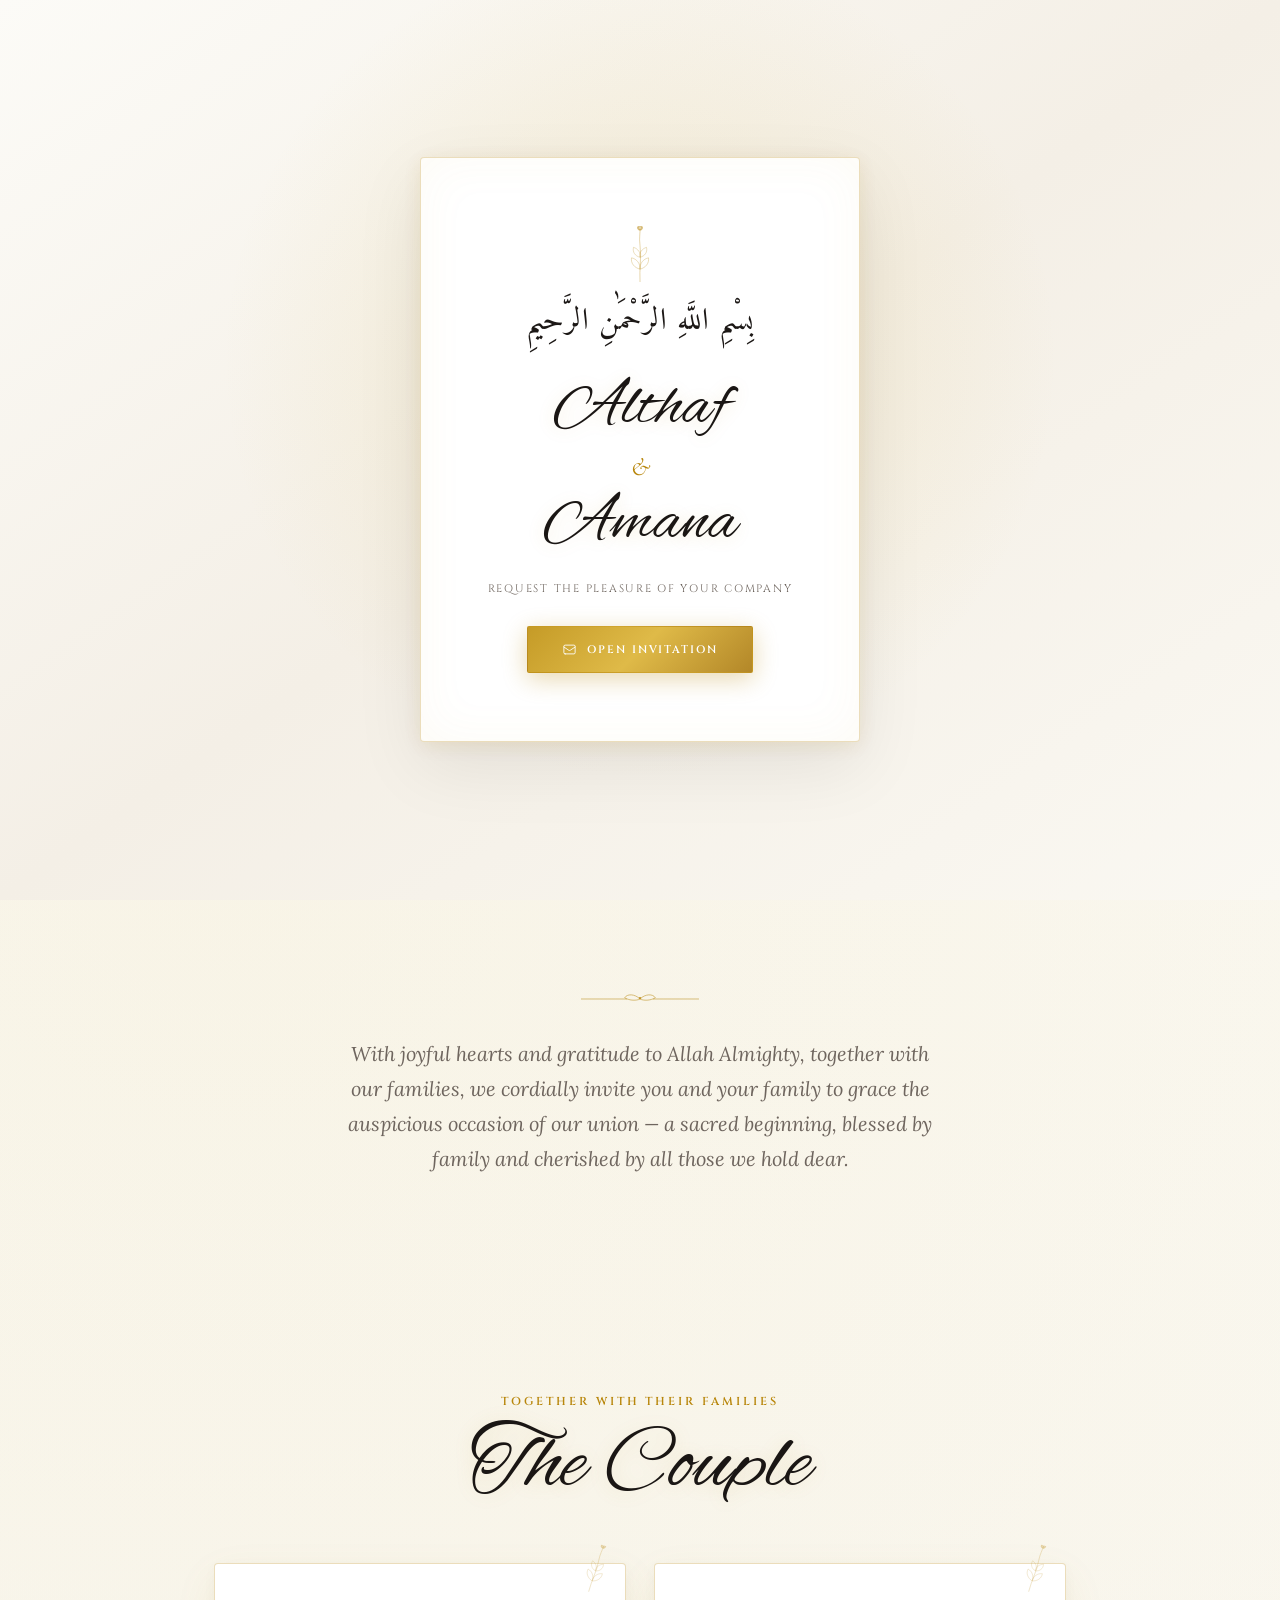
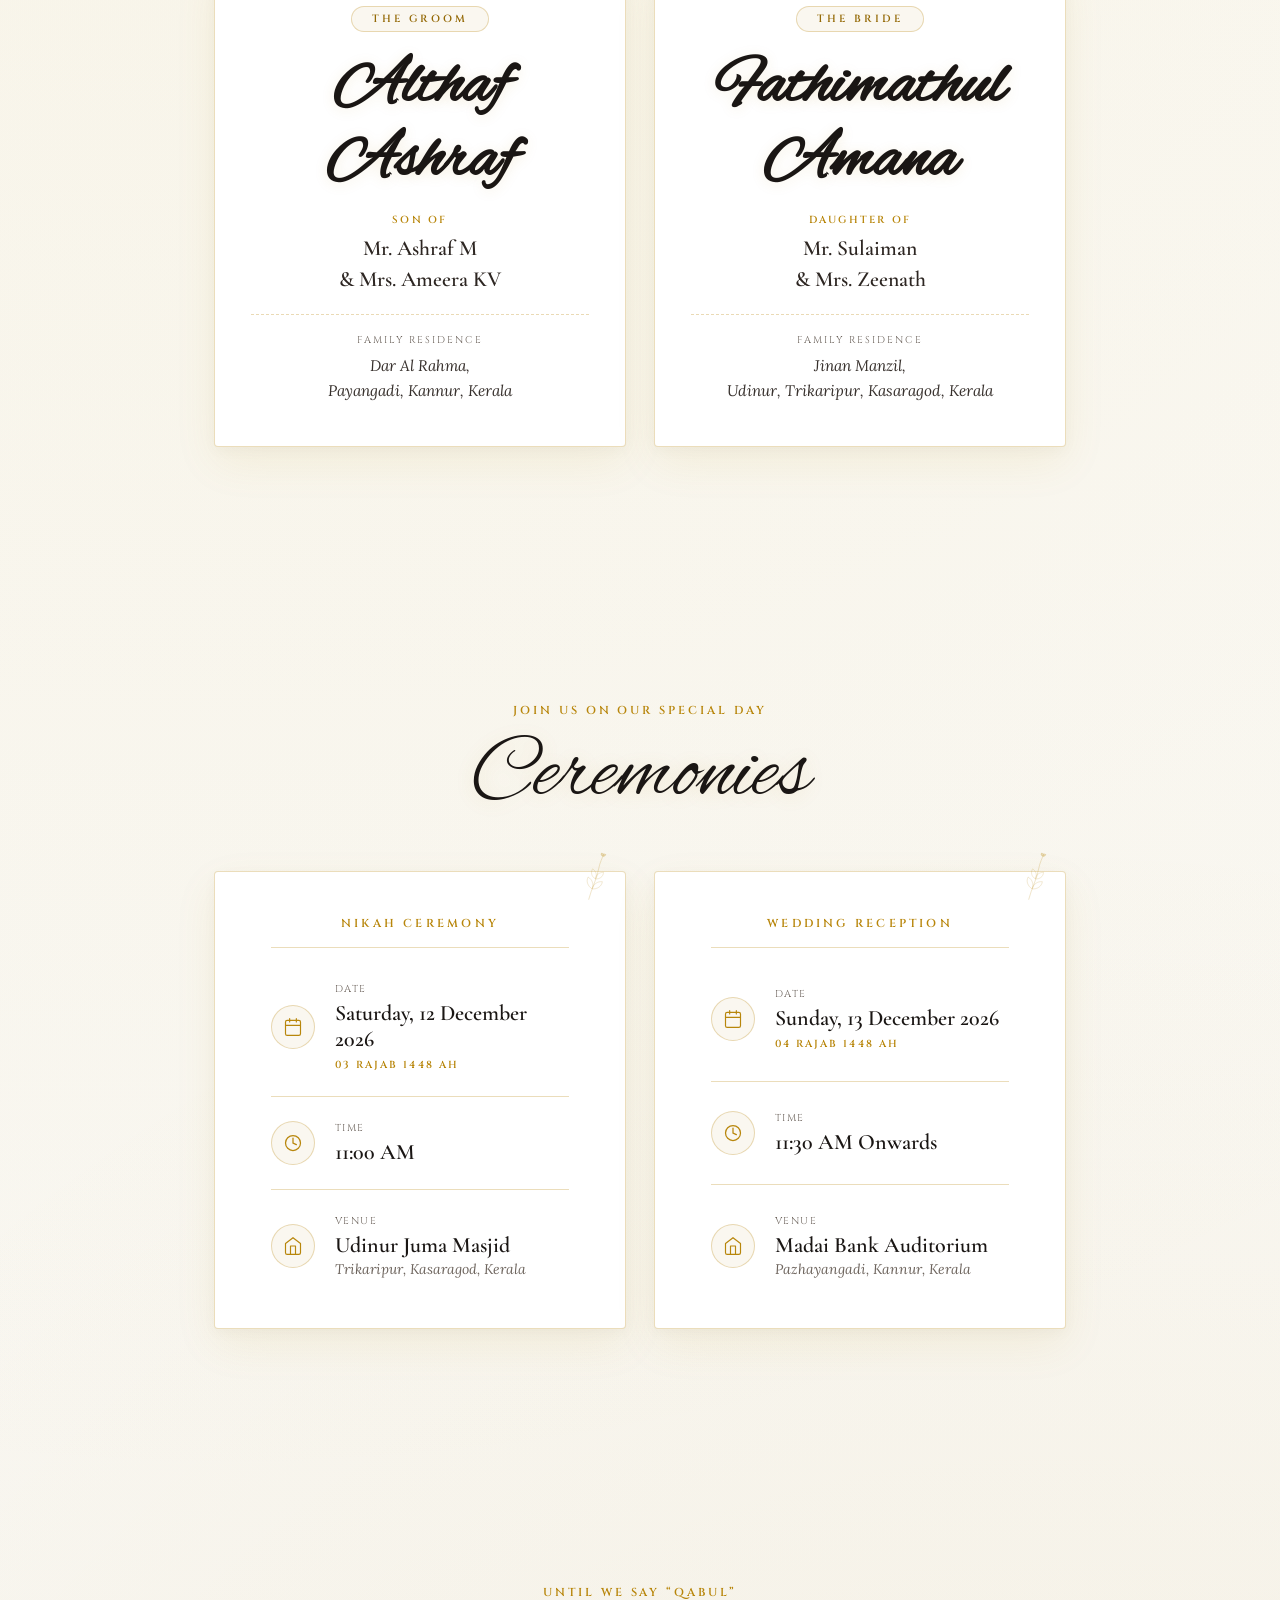
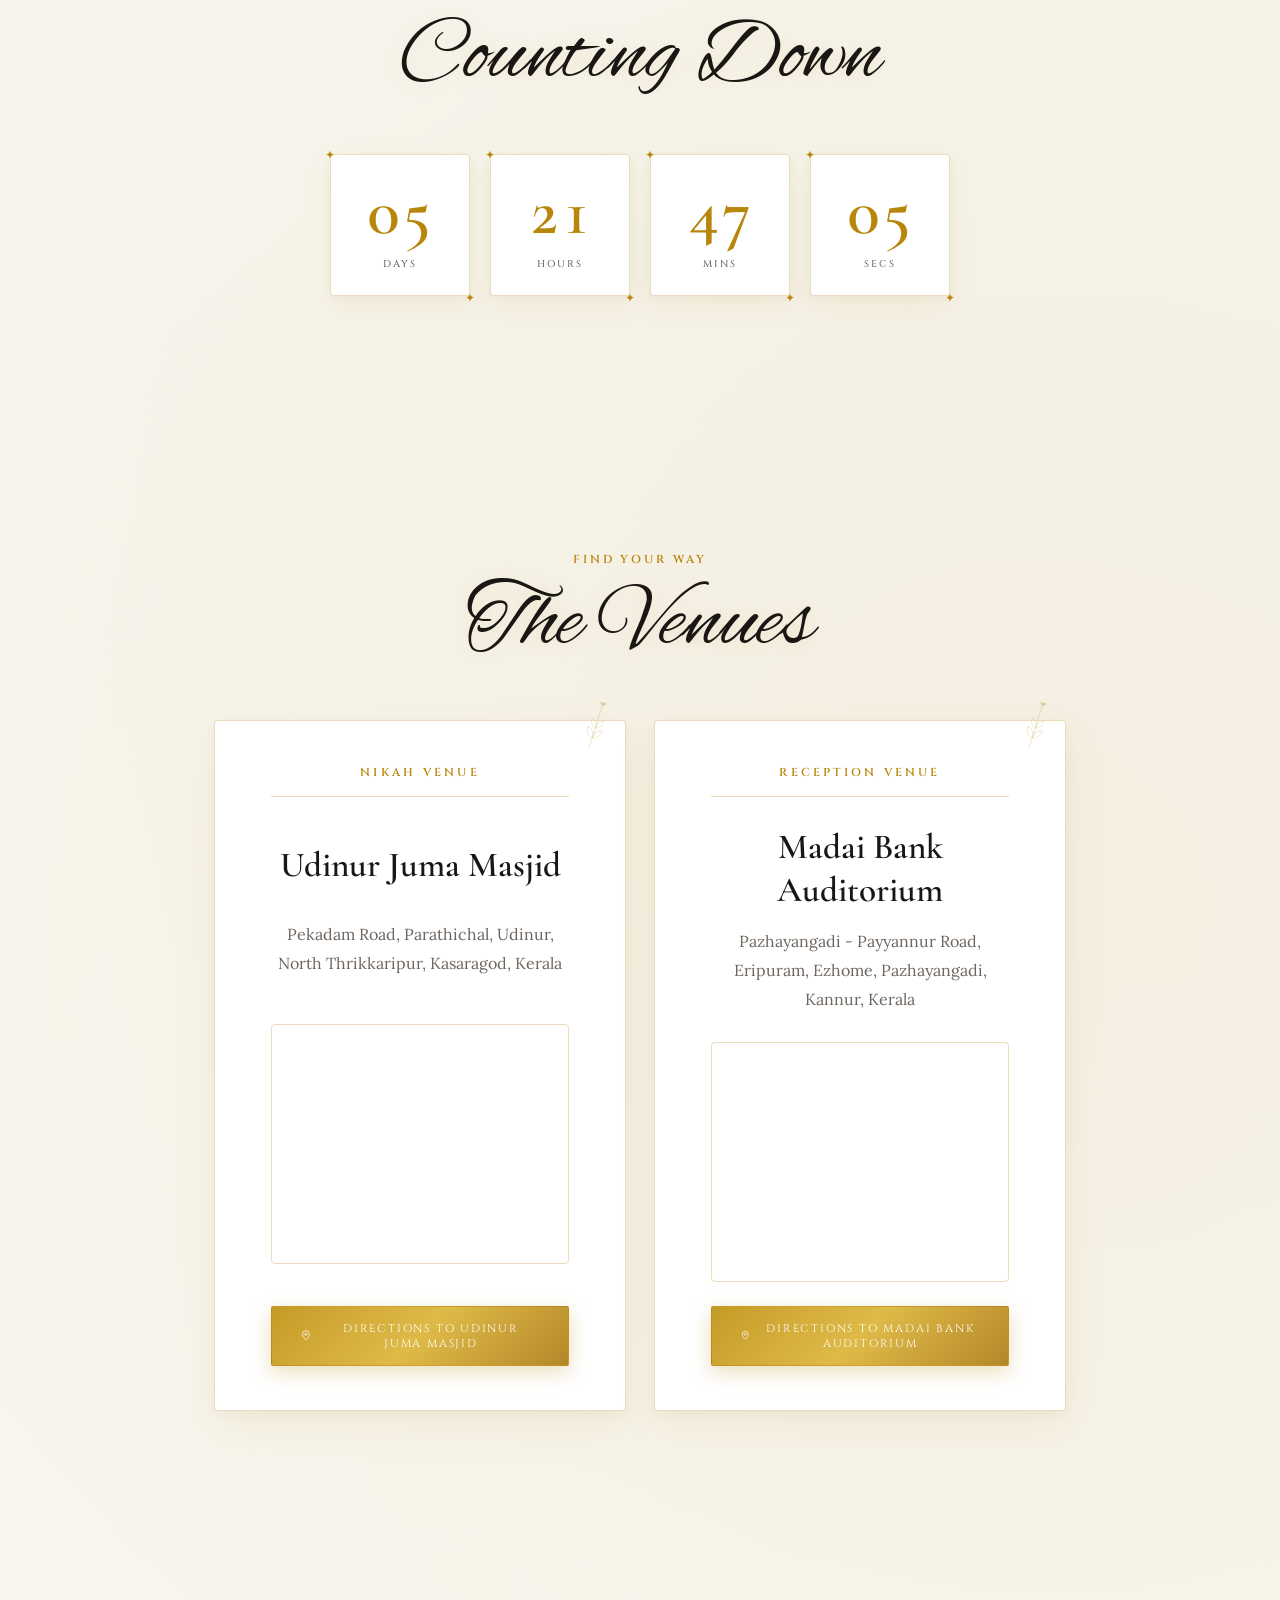
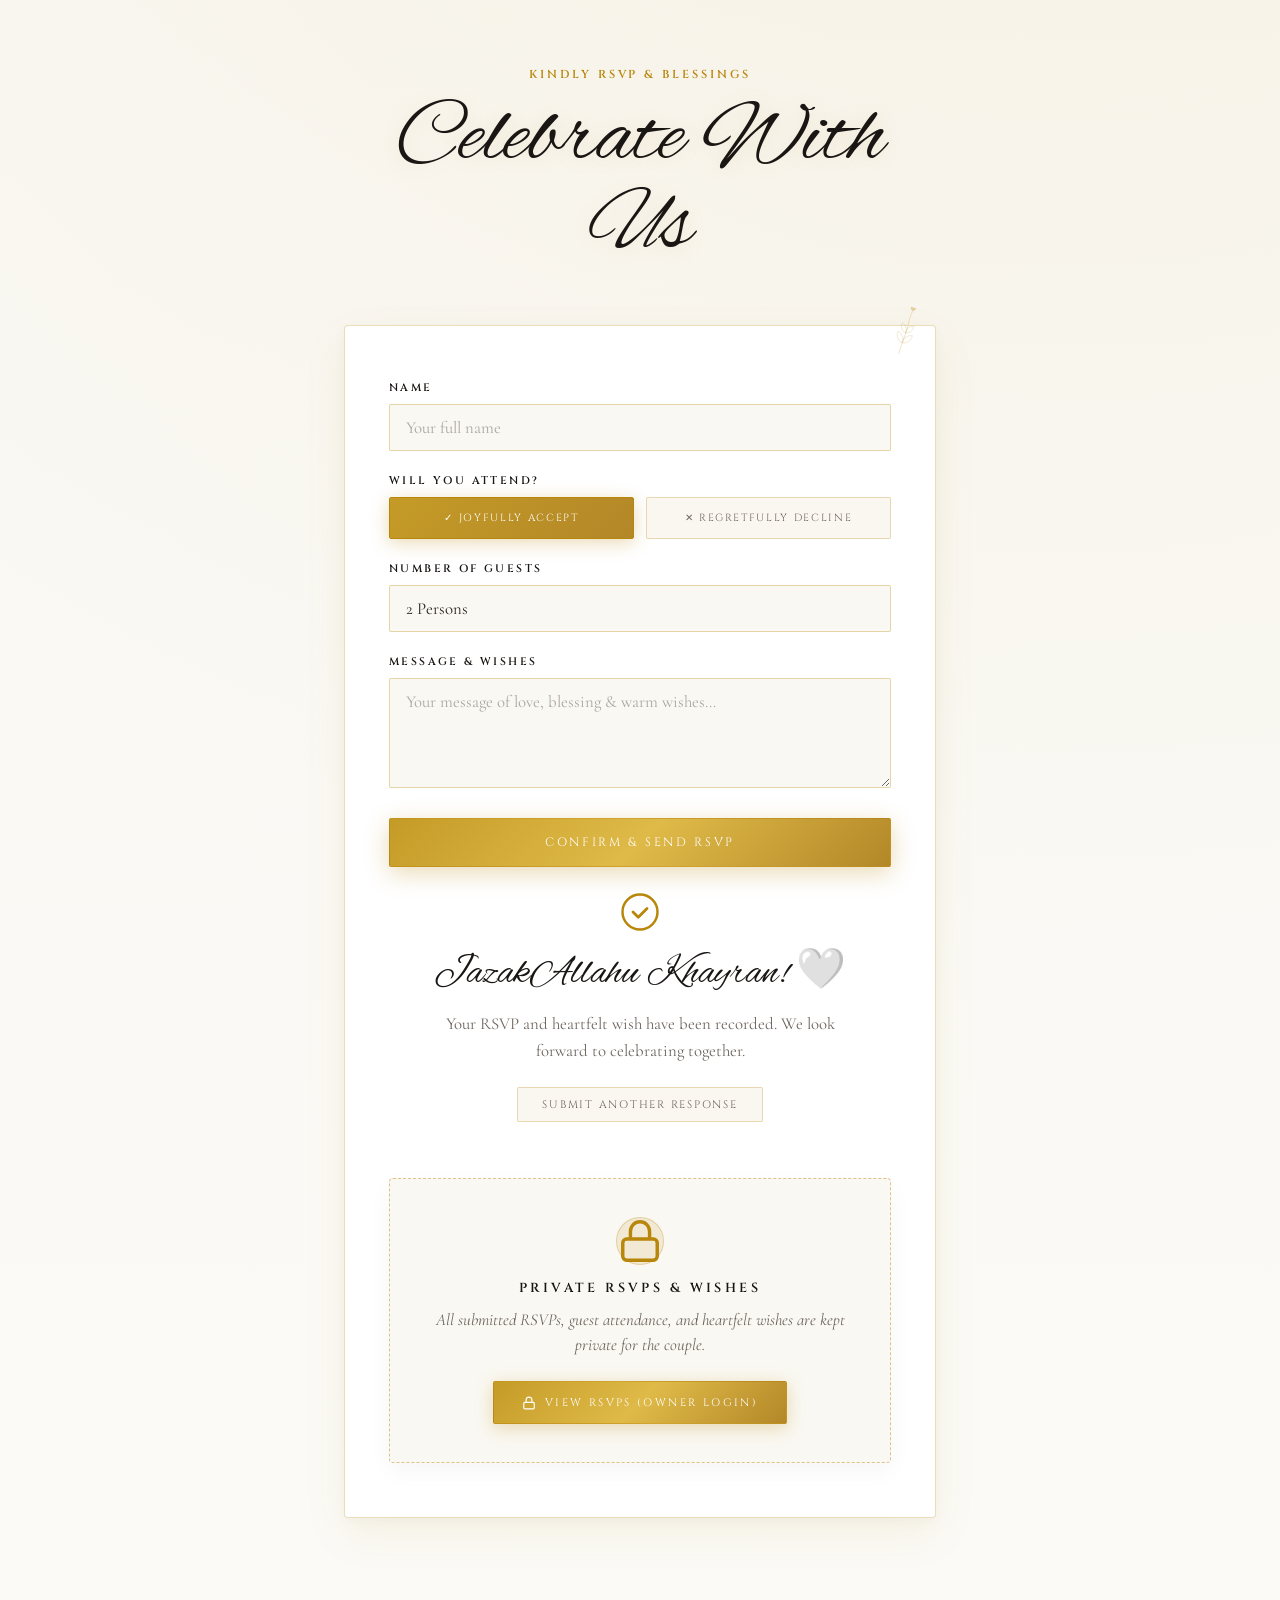
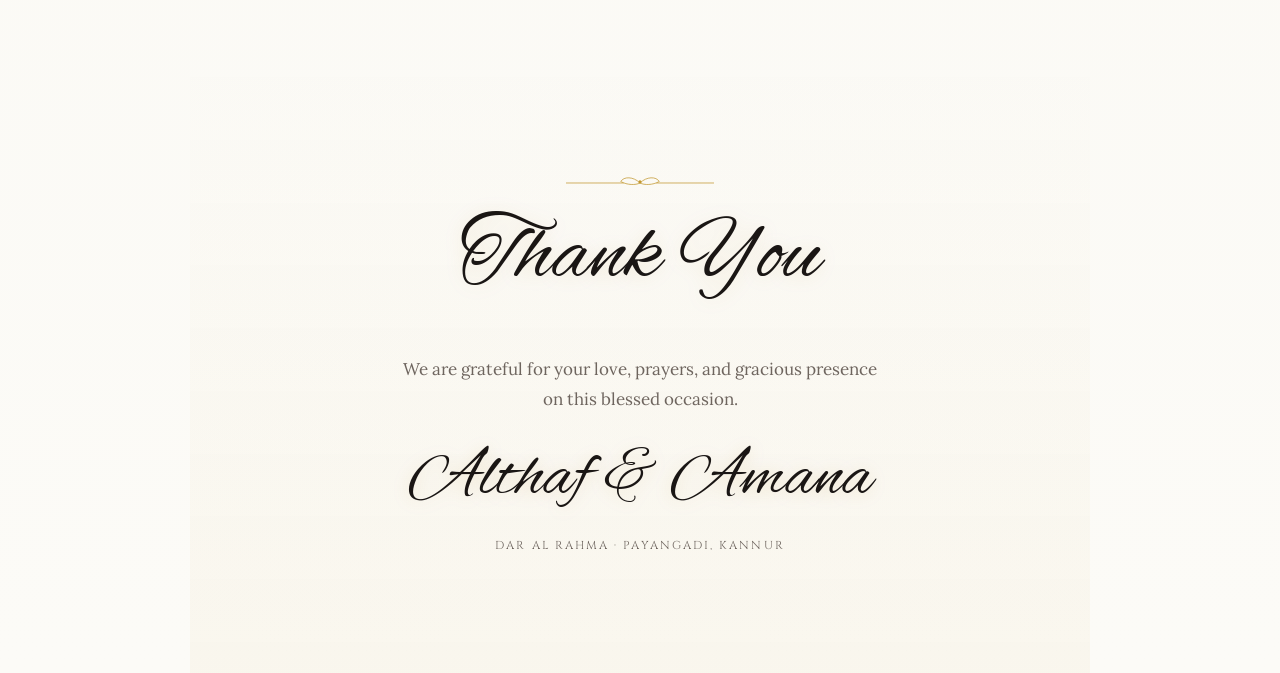
==== commit 59e98090: "Remove old couple photo section and thumbnail" ====
--- a/index.html
+++ b/index.html
@@ -14,24 +14,16 @@
   <meta property="og:site_name" content="Althaf &amp; Amana — Wedding Invitation">
   <meta property="og:title" content="Althaf &amp; Amana — Wedding Invitation">
   <meta property="og:description" content="Saturday, 12 December 2026 (03 Rajab 1448) · Udinur Juma Masjid, Trikaripur">
-  <meta property="og:image" content="og-thumbnail.jpg">
-  <meta property="og:image:secure_url" content="og-thumbnail.jpg">
-  <meta property="og:image:type" content="image/jpeg">
-  <meta property="og:image:width" content="1200">
-  <meta property="og:image:height" content="630">
-  <meta property="og:image:alt" content="Althaf &amp; Amana — Wedding Invitation">
 
   <!-- Schema.org / WhatsApp Fallback -->
   <meta itemprop="name" content="Althaf &amp; Amana — Wedding Invitation">
   <meta itemprop="description" content="Saturday, 12 December 2026 (03 Rajab 1448) · Udinur Juma Masjid, Trikaripur">
-  <meta itemprop="image" content="og-thumbnail.jpg">
 
   <!-- Twitter -->
-  <meta name="twitter:card" content="summary_large_image">
+  <meta name="twitter:card" content="summary">
   <meta name="twitter:url" content="https://althaf-amana.vercel.app/">
   <meta name="twitter:title" content="Althaf &amp; Amana — Wedding Invitation">
   <meta name="twitter:description" content="Saturday, 12 December 2026 (03 Rajab 1448) · Udinur Juma Masjid, Trikaripur">
-  <meta name="twitter:image" content="og-thumbnail.jpg">
 
   <link rel="preconnect" href="https://fonts.googleapis.com">
   <link rel="preconnect" href="https://fonts.gstatic.com" crossorigin>
@@ -423,12 +415,6 @@
     </div>
   </section>
 
-  <!-- ============ COUPLES IMAGE ============ -->
-  <section class="section couples-section">
-    <div class="couples-img-container reveal">
-      <img src="og-thumbnail.jpg" alt="Althaf &amp; Amana — Wedding Invitation" class="couples-img">
-    </div>
-  </section>
 
   <!-- ============ RSVP & BLESSINGS ============ -->
   <section class="section rsvp-section" id="rsvp">
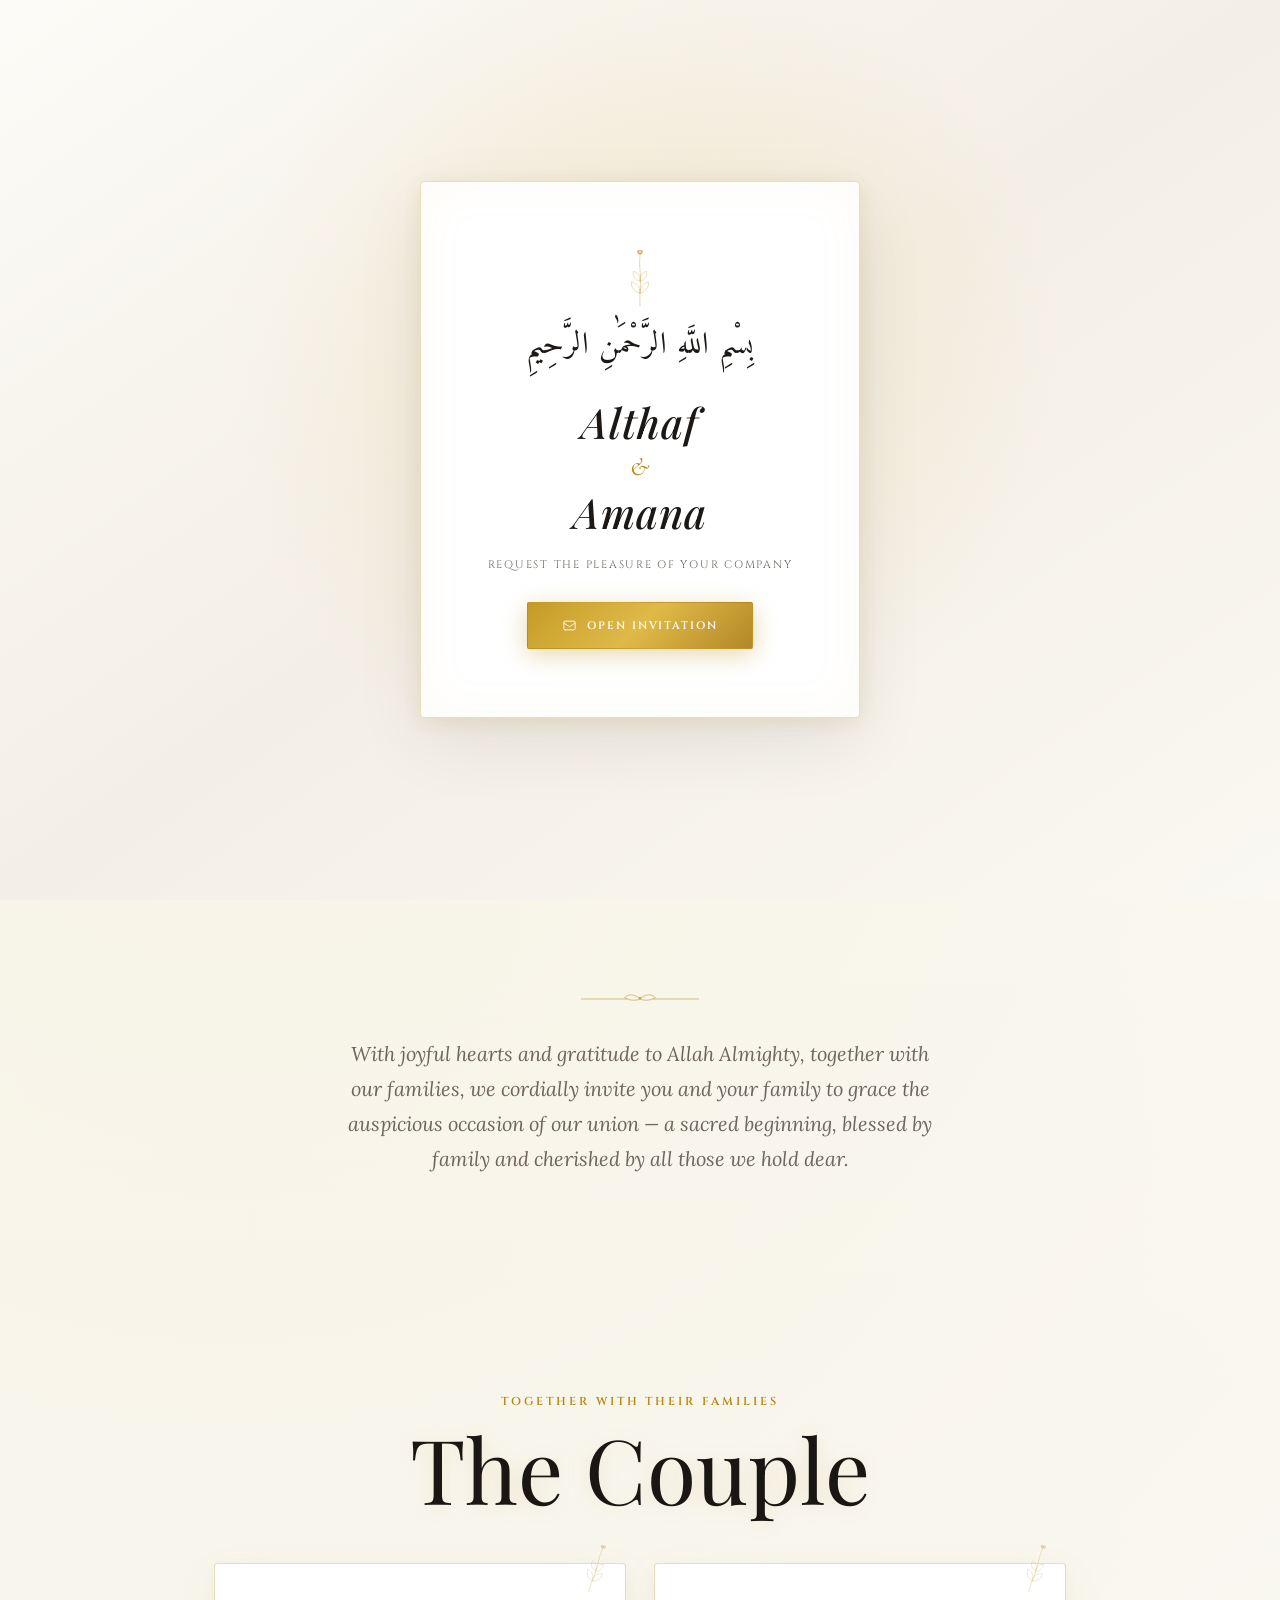
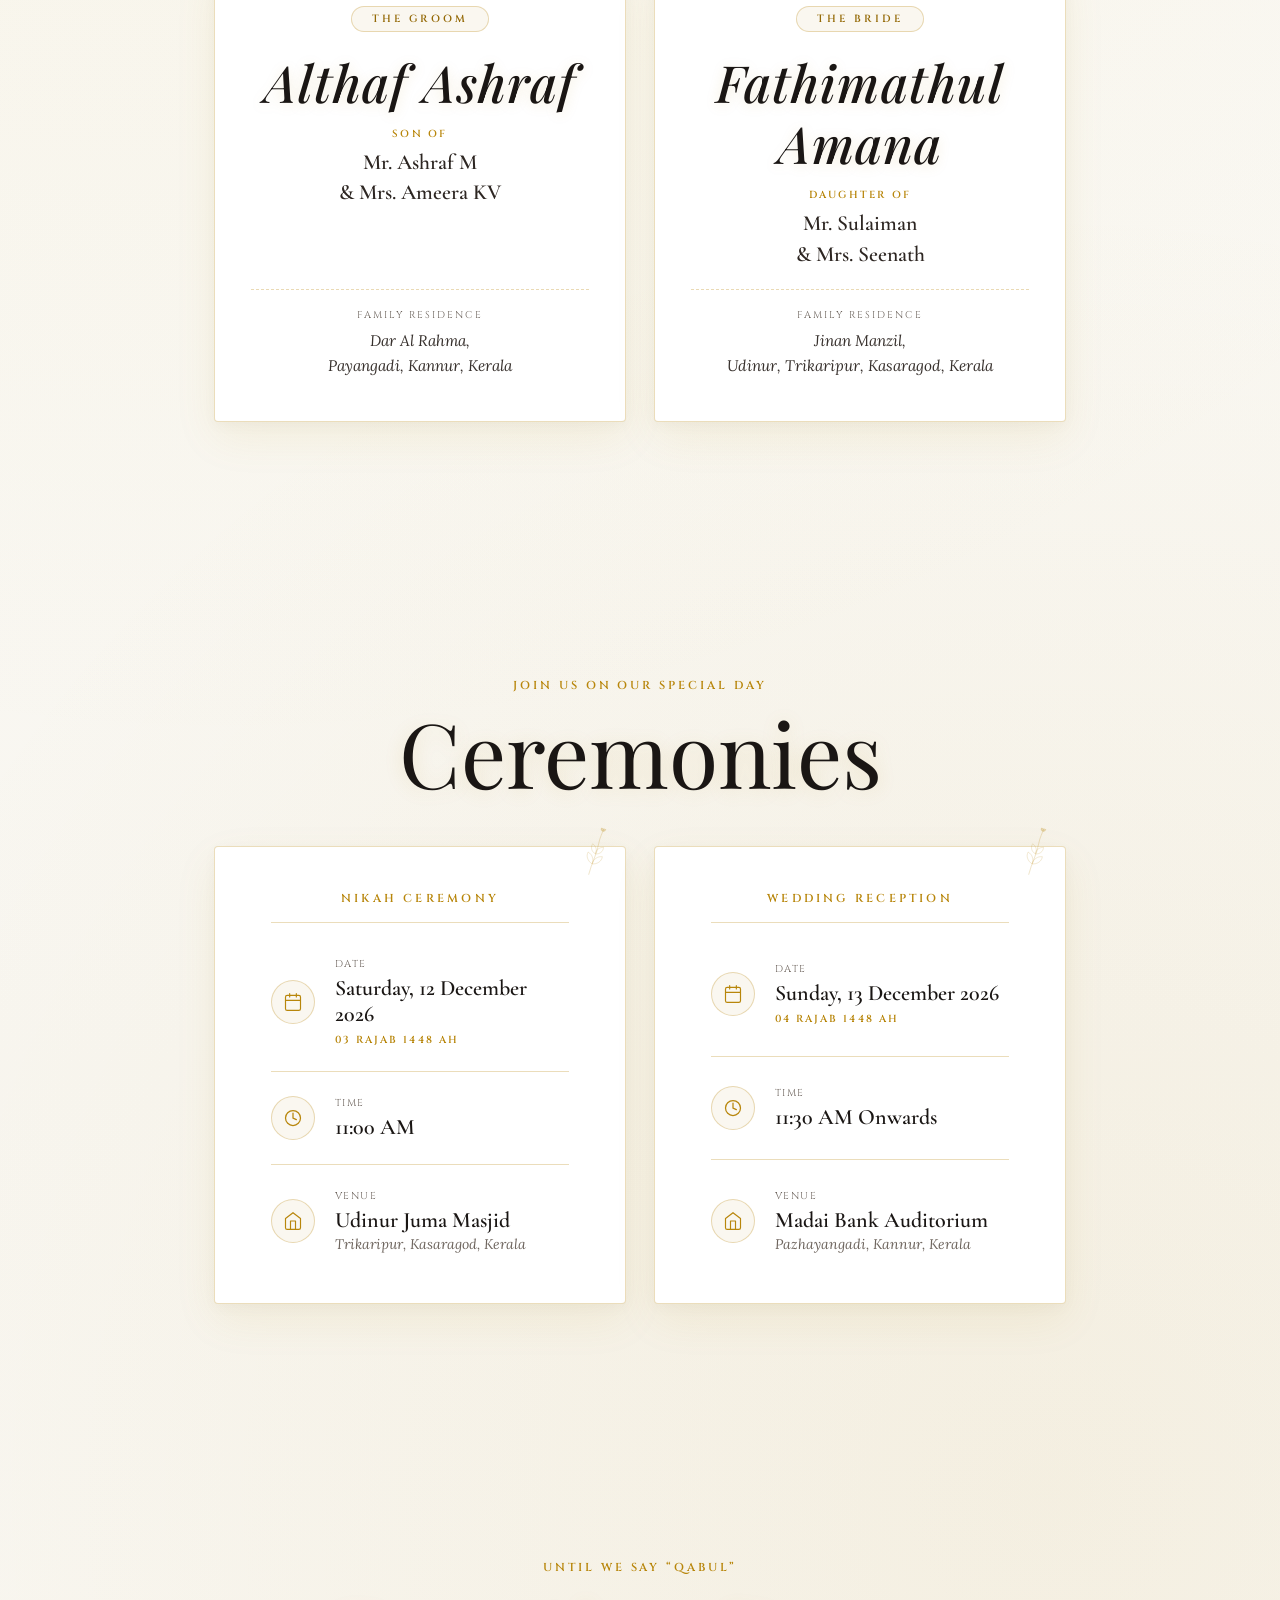
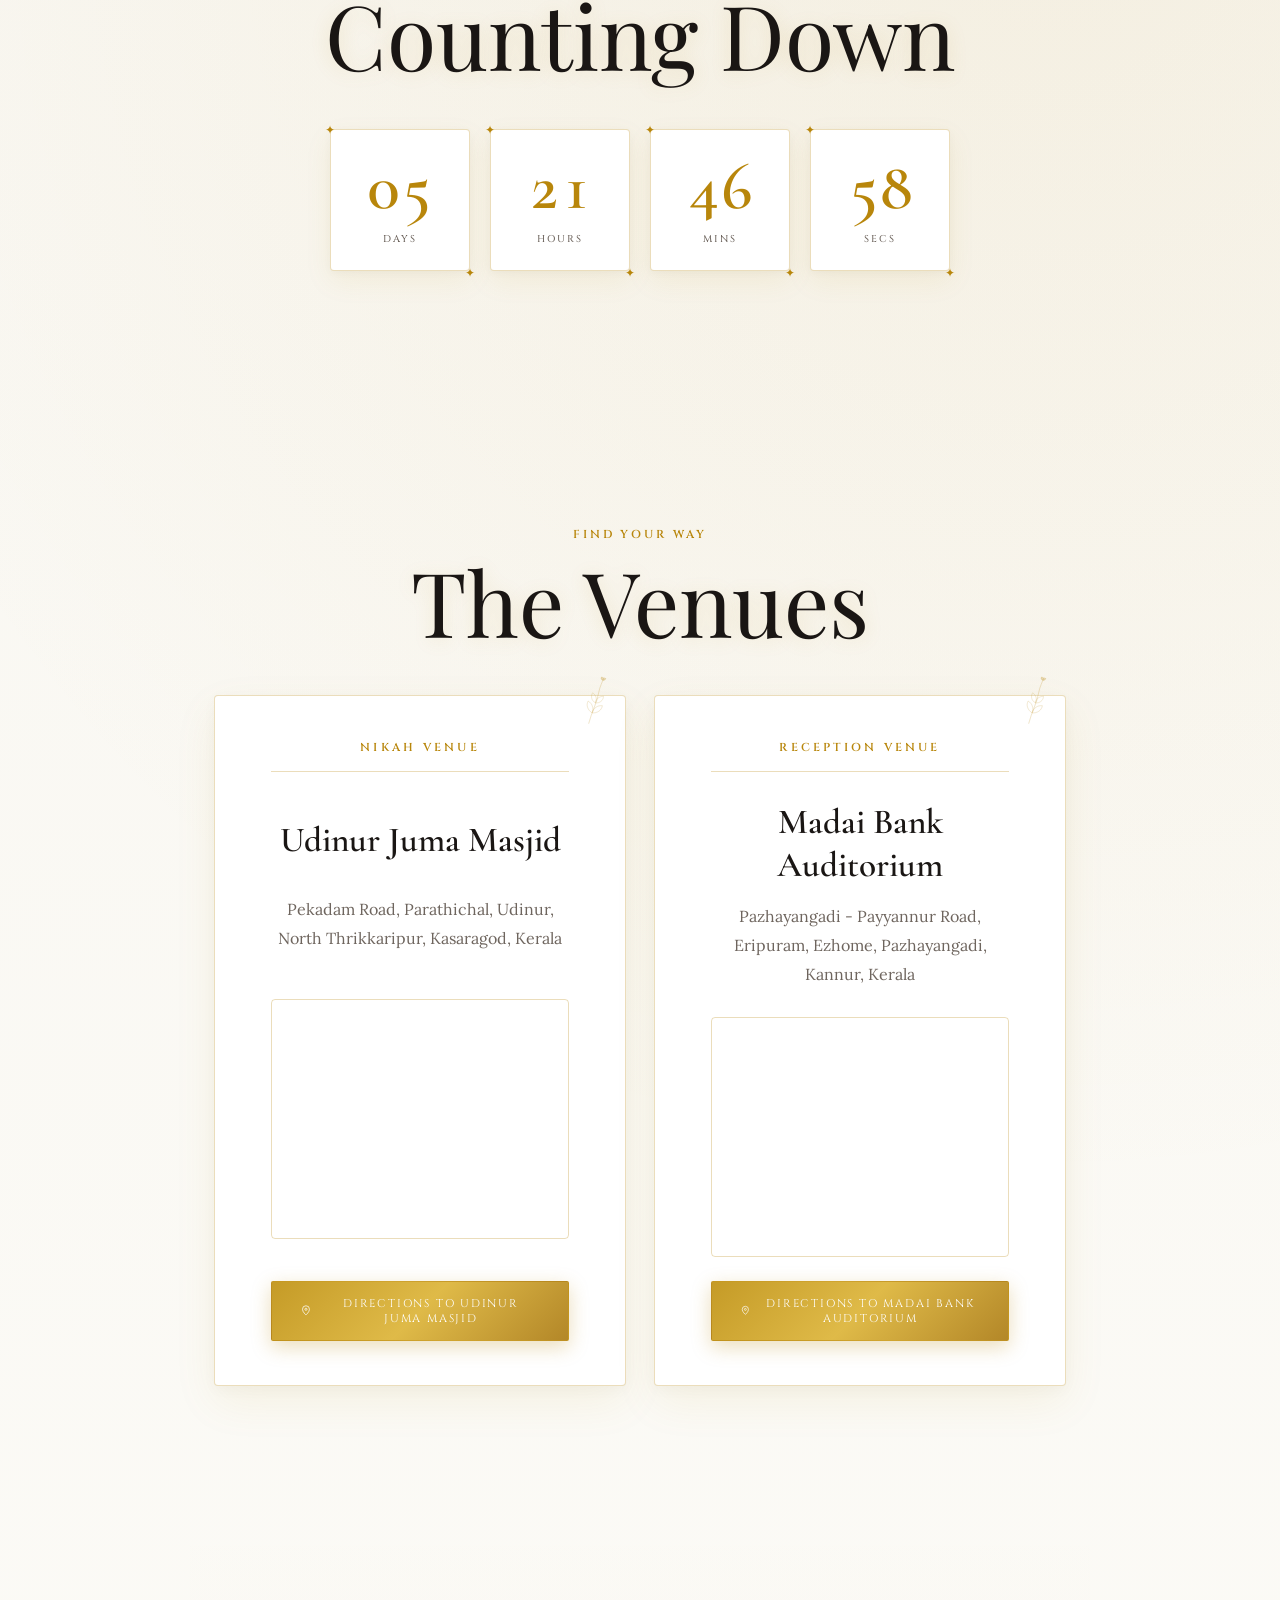
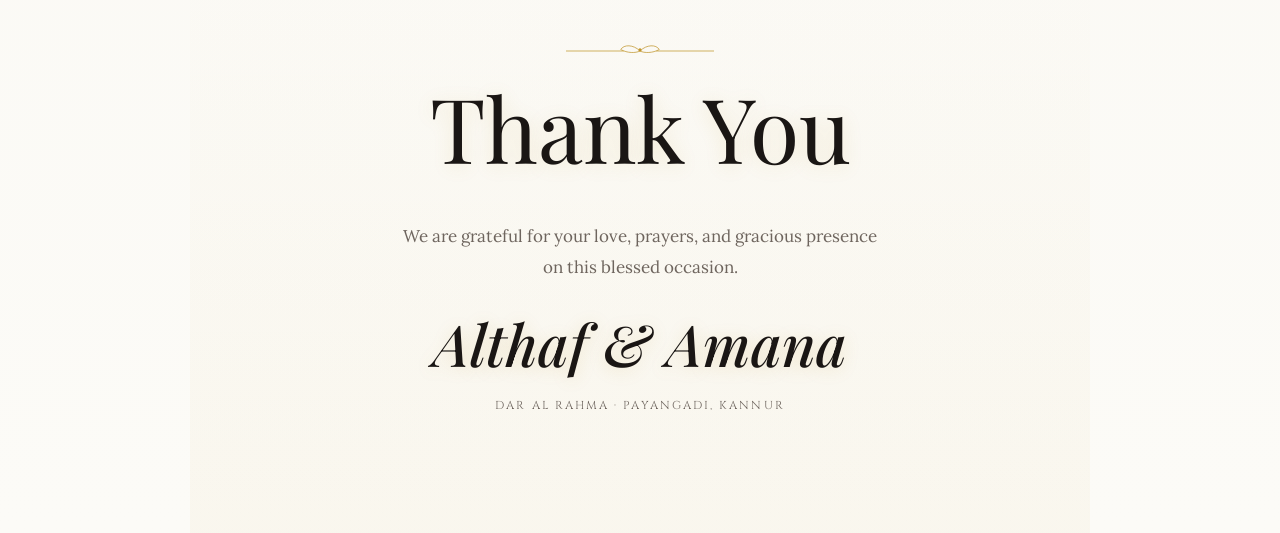
==== commit 8ed9cb66: "Update hero date to 13 Dec, change mother's name to Seenath, enhance name typography, and remove RSV" ====
--- a/index.html
+++ b/index.html
@@ -135,8 +135,8 @@
       </h1>
 
       <div class="hero-date">
-        <p class="date-en">Saturday · 12 December 2026</p>
-        <p class="date-hijri">03 Rajab 1448 AH</p>
+        <p class="date-en">Sunday · 13 December 2026</p>
+        <p class="date-hijri">04 Rajab 1448 AH</p>
       </div>
     </div>
 
@@ -193,7 +193,7 @@
         <h3 class="family-name">Fathimathul Amana</h3>
 
         <p class="family-relation-label">Daughter of</p>
-        <p class="family-parents">Mr. Sulaiman<br>&amp; Mrs. Zeenath</p>
+        <p class="family-parents">Mr. Sulaiman<br>&amp; Mrs. Seenath</p>
 
         <div class="family-address-block">
           <p class="family-address-label">Family Residence</p>
@@ -415,166 +415,6 @@
     </div>
   </section>
 
-
-  <!-- ============ RSVP & BLESSINGS ============ -->
-  <section class="section rsvp-section" id="rsvp">
-    <p class="section-eyebrow">Kindly RSVP &amp; Blessings</p>
-    <h2 class="section-title">Celebrate With Us</h2>
-
-    <div class="rsvp-card reveal">
-      <svg class="card-corner-sprig" aria-hidden="true">
-        <use href="#sprig-motif" />
-      </svg>
-
-      <!-- The RSVP Form (Matches model exactly) -->
-      <form class="rsvp-form" id="rsvpForm" novalidate onsubmit="submitRsvpForm(event)">
-        <!-- Name -->
-        <div class="rsvp-field-group">
-          <label class="rsvp-label" for="rsvpName">Name</label>
-          <input
-            id="rsvpName"
-            class="wish-input"
-            type="text"
-            maxlength="70"
-            placeholder="Your full name"
-            autocomplete="name"
-            required
-          >
-        </div>
-
-        <!-- Attendance Radio Toggle -->
-        <div class="rsvp-field-group">
-          <label class="rsvp-label">Will You Attend?</label>
-          <div class="rsvp-radio-group">
-            <label class="rsvp-radio-opt">
-              <input type="radio" name="rsvpAttend" value="Joyfully Accept" checked onchange="toggleGuestCount(true)">
-              <span class="rsvp-radio-box">&#10003; Joyfully Accept</span>
-            </label>
-            <label class="rsvp-radio-opt">
-              <input type="radio" name="rsvpAttend" value="Regretfully Decline" onchange="toggleGuestCount(false)">
-              <span class="rsvp-radio-box">&#10005; Regretfully Decline</span>
-            </label>
-          </div>
-        </div>
-
-        <!-- Number of Guests (Select Dropdown) -->
-        <div class="rsvp-field-group" id="guestCountGroup">
-          <label class="rsvp-label" for="rsvpGuests">Number of Guests</label>
-          <div class="rsvp-select-wrap">
-            <select id="rsvpGuests" class="wish-input rsvp-select">
-              <option value="1 Person">1 Person</option>
-              <option value="2 Persons" selected>2 Persons</option>
-              <option value="3 Persons">3 Persons</option>
-              <option value="4 Persons">4 Persons</option>
-              <option value="5+ Persons (Family)">5+ Persons (Family)</option>
-            </select>
-          </div>
-        </div>
-
-        <!-- Message & Wishes -->
-        <div class="rsvp-field-group">
-          <label class="rsvp-label" for="rsvpMessage">Message &amp; Wishes</label>
-          <textarea
-            id="rsvpMessage"
-            class="wish-input wish-textarea"
-            rows="4"
-            placeholder="Your message of love, blessing &amp; warm wishes…"
-            required
-          ></textarea>
-        </div>
-
-        <button class="rsvp-submit-btn" type="submit" id="rsvpSubmitBtn">
-          Confirm &amp; Send RSVP
-        </button>
-      </form>
-
-      <!-- Submission Success State -->
-      <div class="rsvp-submit-success" id="rsvpSuccessBox" hidden>
-        <svg width="42" height="42" viewBox="0 0 24 24" fill="none" aria-hidden="true">
-          <circle cx="12" cy="12" r="10" stroke="currentColor" stroke-width="1.4"/>
-          <path d="M8 12l3 3 5-5" stroke="currentColor" stroke-width="1.6" stroke-linecap="round" stroke-linejoin="round"/>
-        </svg>
-        <p class="rsvp-success-title">JazakAllahu Khayran! 🤍</p>
-        <p class="rsvp-success-sub">Your RSVP and heartfelt wish have been recorded. We look forward to celebrating together.</p>
-        <button type="button" class="rsvp-another-btn" onclick="resetRsvpForm()">Submit Another Response</button>
-      </div>
-
-      <!-- LOCKED STATE CARD (Visible to guests) -->
-      <div id="wishesLockCard" class="wishes-lock-card">
-        <div class="wlc-icon">
-          <svg viewBox="0 0 24 24" fill="none" stroke="currentColor" stroke-width="1.8">
-            <rect x="3" y="11" width="18" height="11" rx="2" ry="2"></rect>
-            <path d="M7 11V7a5 5 0 0 1 10 0v4"></path>
-          </svg>
-        </div>
-        <div class="wlc-title">Private RSVPs &amp; Wishes</div>
-        <p class="wlc-desc">All submitted RSVPs, guest attendance, and heartfelt wishes are kept private for the couple.</p>
-        <button type="button" class="wlc-btn" onclick="openWishesUnlockModal()">
-          <svg viewBox="0 0 24 24" width="14" height="14" fill="none" stroke="currentColor" stroke-width="2">
-            <rect x="3" y="11" width="18" height="11" rx="2" ry="2"></rect>
-            <path d="M7 11V7a5 5 0 0 1 10 0v4"></path>
-          </svg>
-          View RSVPs (Owner Login)
-        </button>
-      </div>
-
-      <!-- UNLOCKED STATE (Visible only to Owner after Password) -->
-      <div id="ownerRsvpView" class="owner-rsvp-view" style="display:none;">
-        <div class="wishes-lock-bar">
-          <span class="wlb-status">🔒 Owner View: Received RSVPs &amp; Wishes</span>
-          <div style="display:flex; gap:8px;">
-            <button type="button" class="wlb-btn export-btn" onclick="exportRsvpsCsv()">Export CSV</button>
-            <button type="button" class="wlb-btn" onclick="relockWishes()">Lock RSVPs</button>
-          </div>
-        </div>
-
-        <!-- Stats Bar -->
-        <div class="owner-stats-bar">
-          <div class="owner-stat-card">
-            <span class="stat-number" id="statTotalRsvps">0</span>
-            <span class="stat-label">Total RSVPs</span>
-          </div>
-          <div class="owner-stat-card accept">
-            <span class="stat-number" id="statAccepted">0</span>
-            <span class="stat-label">Accepted</span>
-          </div>
-          <div class="owner-stat-card decline">
-            <span class="stat-number" id="statDeclined">0</span>
-            <span class="stat-label">Declined</span>
-          </div>
-          <div class="owner-stat-card guests">
-            <span class="stat-number" id="statTotalGuests">0</span>
-            <span class="stat-label">Total Guests</span>
-          </div>
-        </div>
-
-        <div id="rsvpListContainer" class="rsvp-list-container">
-          <!-- Dynamically populated cards -->
-        </div>
-      </div>
-    </div>
-  </section>
-
-  <!-- OWNER PASSWORD MODAL -->
-  <div id="wishesPassModal" class="owner-modal-backdrop" onclick="if(event.target===this) closeWishesPassModal()">
-    <div class="owner-modal-card">
-      <div class="owner-modal-title">Owner Access</div>
-      <p class="owner-modal-sub">Enter password to view received RSVPs &amp; wishes</p>
-      <input
-        id="wishesPassInput"
-        class="owner-modal-input"
-        type="password"
-        placeholder="Enter Password"
-        autocomplete="off"
-        onkeydown="if(event.key==='Enter') checkWishesPassword()"
-      >
-      <p id="ownerPassError" class="owner-pass-error" style="display:none;">Incorrect password. Please try again.</p>
-      <div class="owner-modal-actions">
-        <button type="button" class="owner-modal-btn primary" onclick="checkWishesPassword()">View RSVPs</button>
-        <button type="button" class="owner-modal-btn ghost" onclick="closeWishesPassModal()">Cancel</button>
-      </div>
-    </div>
-  </div>
 
   <!-- ============ THANK YOU ============ -->
   <footer class="section thankyou">
--- a/style.css
+++ b/style.css
@@ -23,7 +23,7 @@
   --cream:        #FAF6EE;
   --gold-bright:  #D4AF37;
 
-  --font-display: 'Alex Brush', cursive;
+  --font-display: 'Playfair Display', 'Cormorant Garamond', Georgia, serif;
   --font-eyebrow: 'Cinzel', serif;
   --font-body:    'Lora', serif;
   --font-sub:     'Cormorant Garamond', serif;
@@ -129,11 +129,12 @@
 
 .splash-name {
   font-family: var(--font-display);
-  font-size: clamp(2.8rem, 10vw, 4.2rem);
-  font-weight: 400;
-  color: #1A1614;
-  line-height: 1.1;
-  text-shadow: 0 2px 18px rgba(184, 134, 11, 0.16);
+  font-weight: 500;
+  font-style: italic;
+  font-size: clamp(2rem, 5vw, 2.6rem);
+  color: #1C1816;
+  letter-spacing: 0.02em;
+  line-height: 1.2;
 }
 
 .splash-amp {
@@ -344,10 +345,12 @@
 
 .name-text {
   font-family: var(--font-display);
-  font-weight: 400;
-  font-size: clamp(3.8rem, 11vw, 6.8rem);
-  line-height: 1.05;
+  font-weight: 500;
+  font-style: italic;
+  font-size: clamp(3.2rem, 9vw, 5.2rem);
+  line-height: 1.1;
   color: #1A1614;
+  letter-spacing: 0.02em;
   text-shadow: 0 2px 24px rgba(184, 134, 11, 0.18);
 }
 
@@ -657,11 +660,14 @@
 
 .family-name {
   font-family: var(--font-display);
-  font-size: clamp(3rem, 6vw, 4.2rem);
+  font-weight: 500;
+  font-style: italic;
+  font-size: clamp(2.2rem, 5vw, 3.2rem);
   color: #1A1614;
   margin-bottom: 14px;
-  line-height: 1.1;
-  text-shadow: 0 2px 14px rgba(184, 134, 11, 0.12);
+  line-height: 1.2;
+  letter-spacing: 0.02em;
+  text-shadow: 0 2px 14px rgba(184, 134, 11, 0.15);
 }
 
 .family-relation-label {
@@ -1564,10 +1570,12 @@
 
 .thankyou-names {
   font-family: var(--font-display);
-  font-size: clamp(2.8rem, 7vw, 4.4rem);
+  font-weight: 500;
+  font-style: italic;
+  font-size: clamp(2.4rem, 6vw, 3.6rem);
   color: #1A1614;
   text-shadow: 0 2px 18px rgba(184, 134, 11, 0.18);
-  line-height: 1.1;
+  line-height: 1.2;
 }
 
 /* ==========================================================================
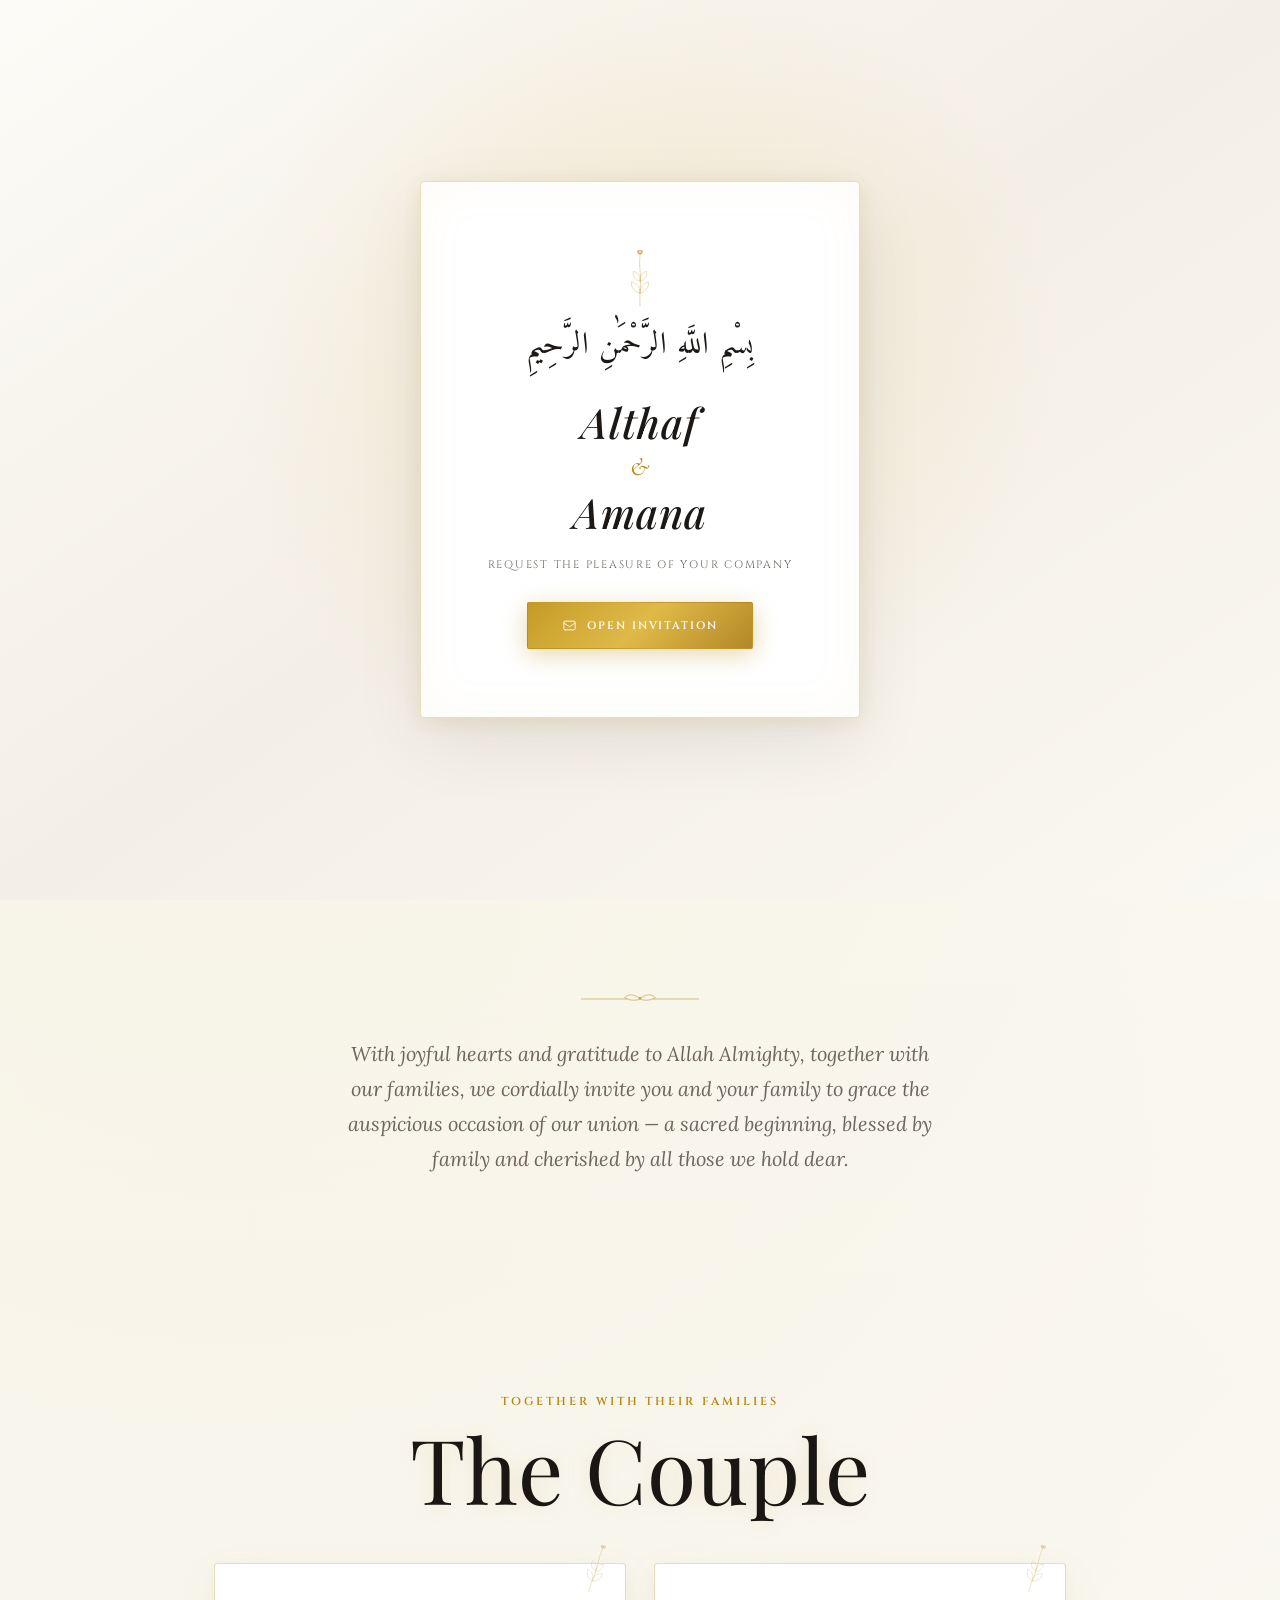
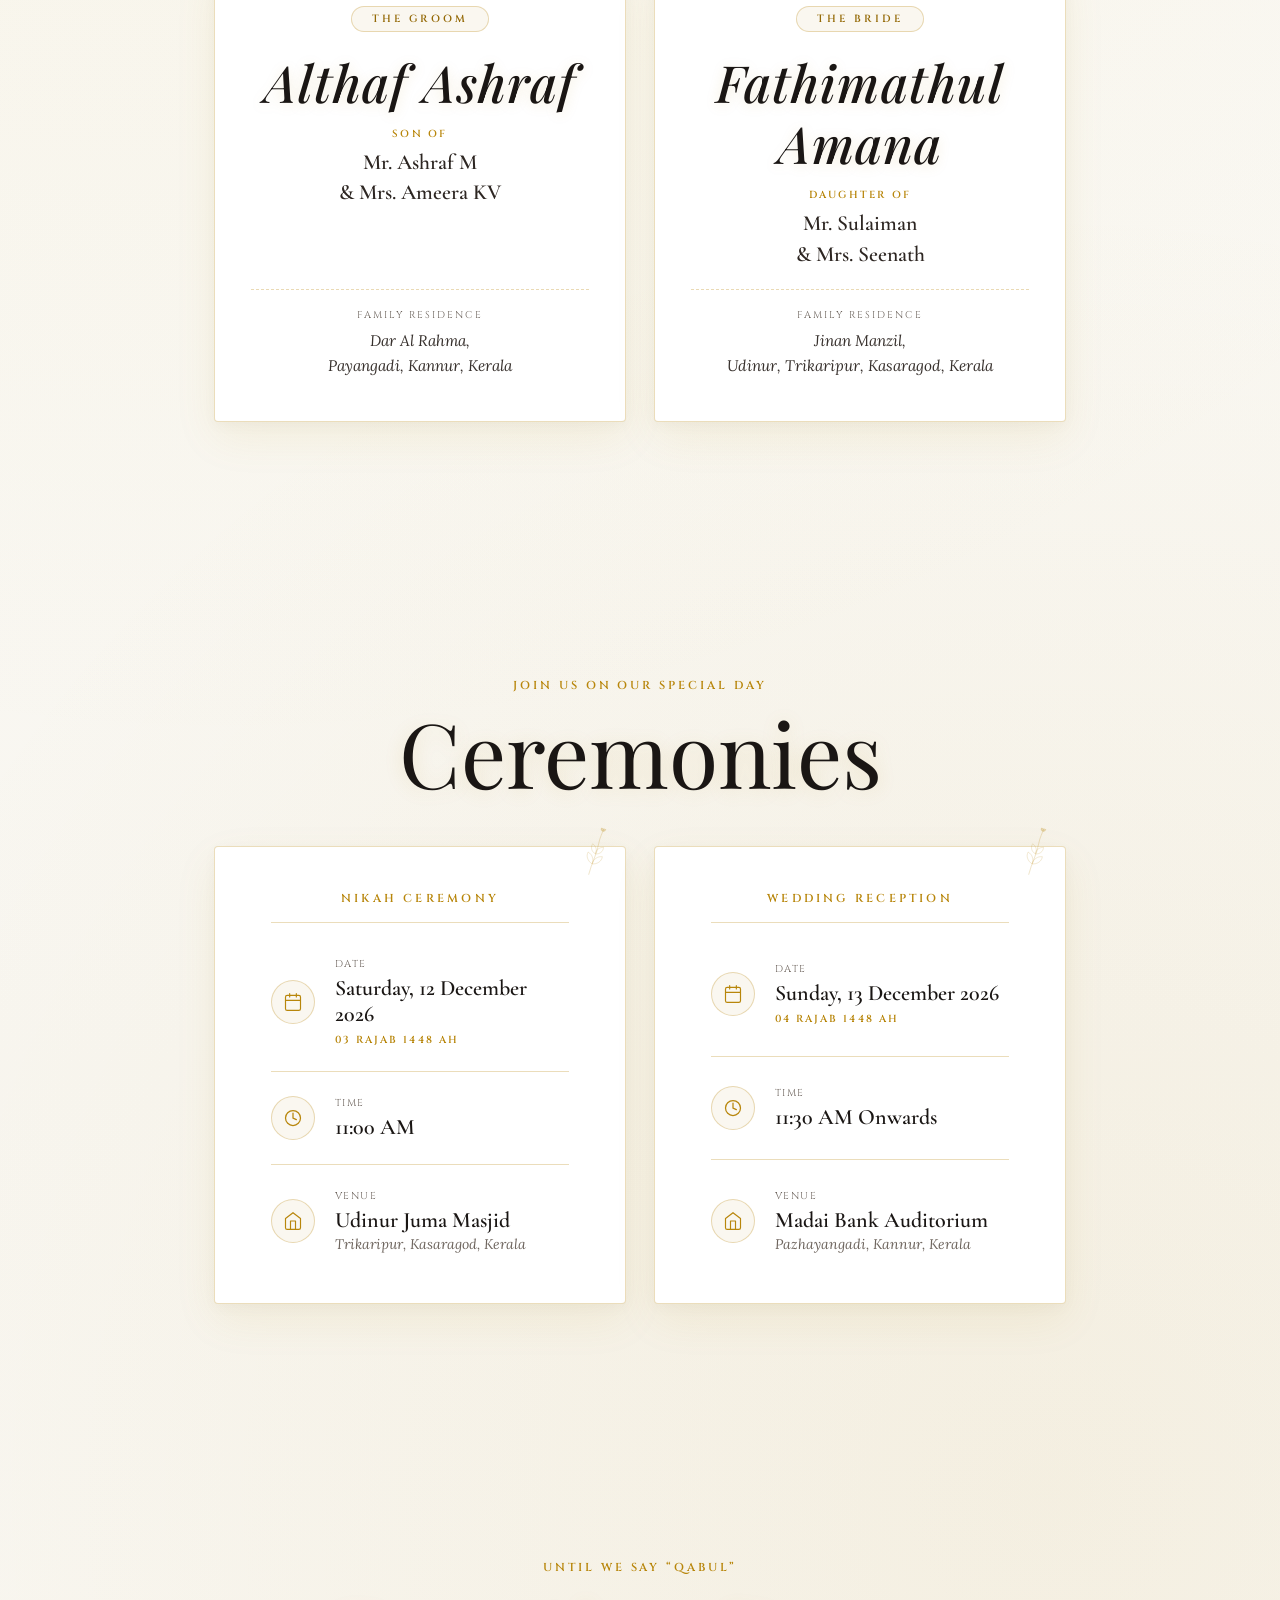
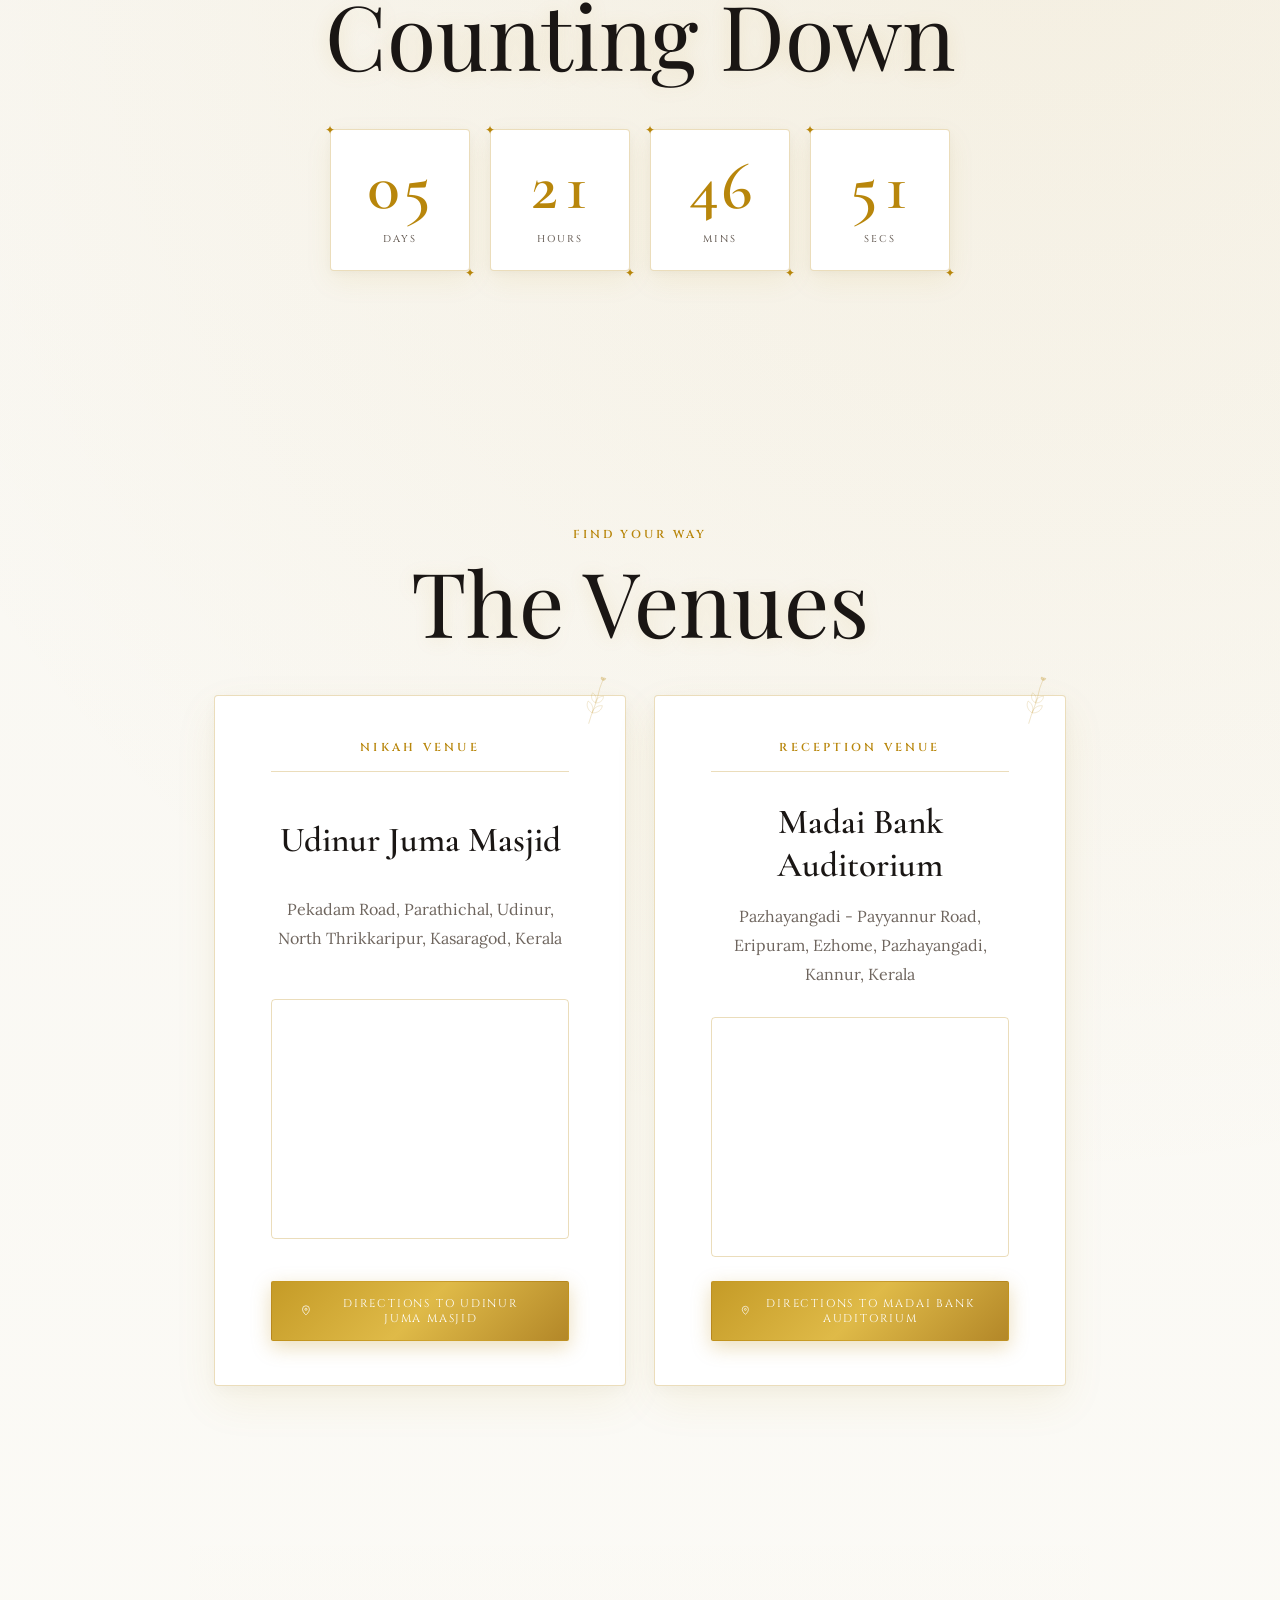
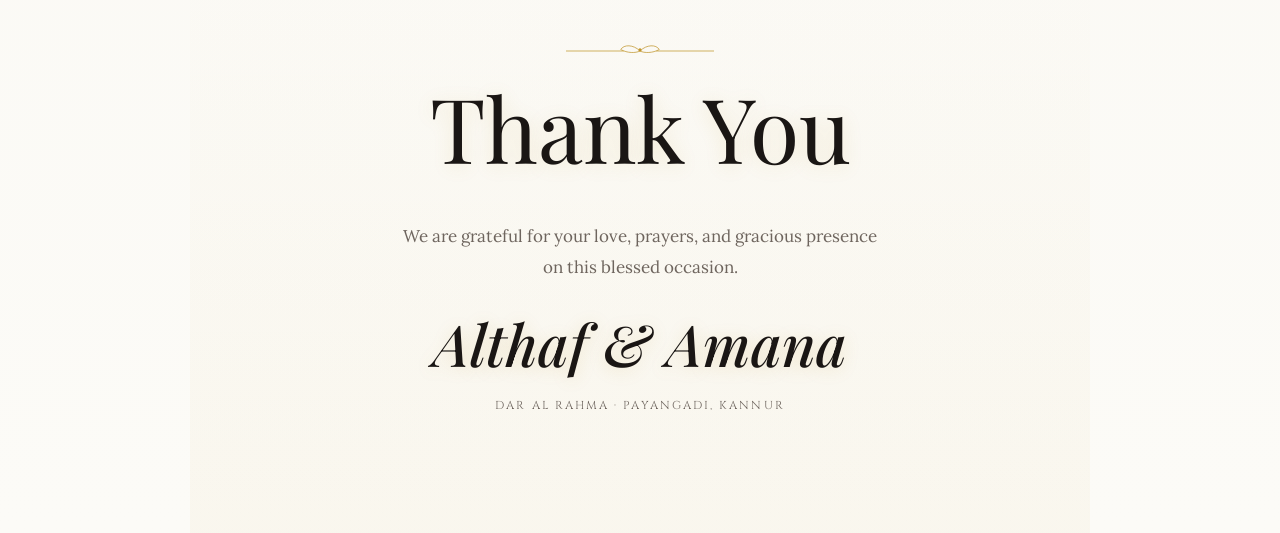
==== commit 29e39914: "Add high-resolution WhatsApp Open Graph share thumbnail image and meta tags" ====
--- a/index.html
+++ b/index.html
@@ -8,22 +8,30 @@
   <meta name="description"
     content="Wedding invitation for Althaf Ashraf and Fathimathul Amana Sulaiman — Saturday, 12th December 2026 (03 Rajab 1448) at Udinur Juma Masjid, Trikaripur">
 
-  <!-- Open Graph / WhatsApp / Facebook -->
+  <!-- Open Graph / WhatsApp / Facebook / Telegram -->
   <meta property="og:type" content="website">
   <meta property="og:url" content="https://althaf-amana.vercel.app/">
   <meta property="og:site_name" content="Althaf &amp; Amana — Wedding Invitation">
   <meta property="og:title" content="Althaf &amp; Amana — Wedding Invitation">
-  <meta property="og:description" content="Saturday, 12 December 2026 (03 Rajab 1448) · Udinur Juma Masjid, Trikaripur">
+  <meta property="og:description" content="Sunday, 13 December 2026 · Madai Bank Auditorium, Pazhayangadi | Nikah: Saturday, 12 December 2026">
+  <meta property="og:image" content="https://althaf-amana.vercel.app/og-thumbnail.jpg">
+  <meta property="og:image:secure_url" content="https://althaf-amana.vercel.app/og-thumbnail.jpg">
+  <meta property="og:image:type" content="image/jpeg">
+  <meta property="og:image:width" content="1200">
+  <meta property="og:image:height" content="630">
+  <meta property="og:image:alt" content="Althaf &amp; Amana — Wedding Invitation">
 
   <!-- Schema.org / WhatsApp Fallback -->
   <meta itemprop="name" content="Althaf &amp; Amana — Wedding Invitation">
-  <meta itemprop="description" content="Saturday, 12 December 2026 (03 Rajab 1448) · Udinur Juma Masjid, Trikaripur">
+  <meta itemprop="description" content="Sunday, 13 December 2026 · Madai Bank Auditorium, Pazhayangadi | Nikah: Saturday, 12 December 2026">
+  <meta itemprop="image" content="https://althaf-amana.vercel.app/og-thumbnail.jpg">
 
   <!-- Twitter -->
-  <meta name="twitter:card" content="summary">
+  <meta name="twitter:card" content="summary_large_image">
   <meta name="twitter:url" content="https://althaf-amana.vercel.app/">
   <meta name="twitter:title" content="Althaf &amp; Amana — Wedding Invitation">
-  <meta name="twitter:description" content="Saturday, 12 December 2026 (03 Rajab 1448) · Udinur Juma Masjid, Trikaripur">
+  <meta name="twitter:description" content="Sunday, 13 December 2026 · Madai Bank Auditorium, Pazhayangadi | Nikah: Saturday, 12 December 2026">
+  <meta name="twitter:image" content="https://althaf-amana.vercel.app/og-thumbnail.jpg">
 
   <link rel="preconnect" href="https://fonts.googleapis.com">
   <link rel="preconnect" href="https://fonts.gstatic.com" crossorigin>
